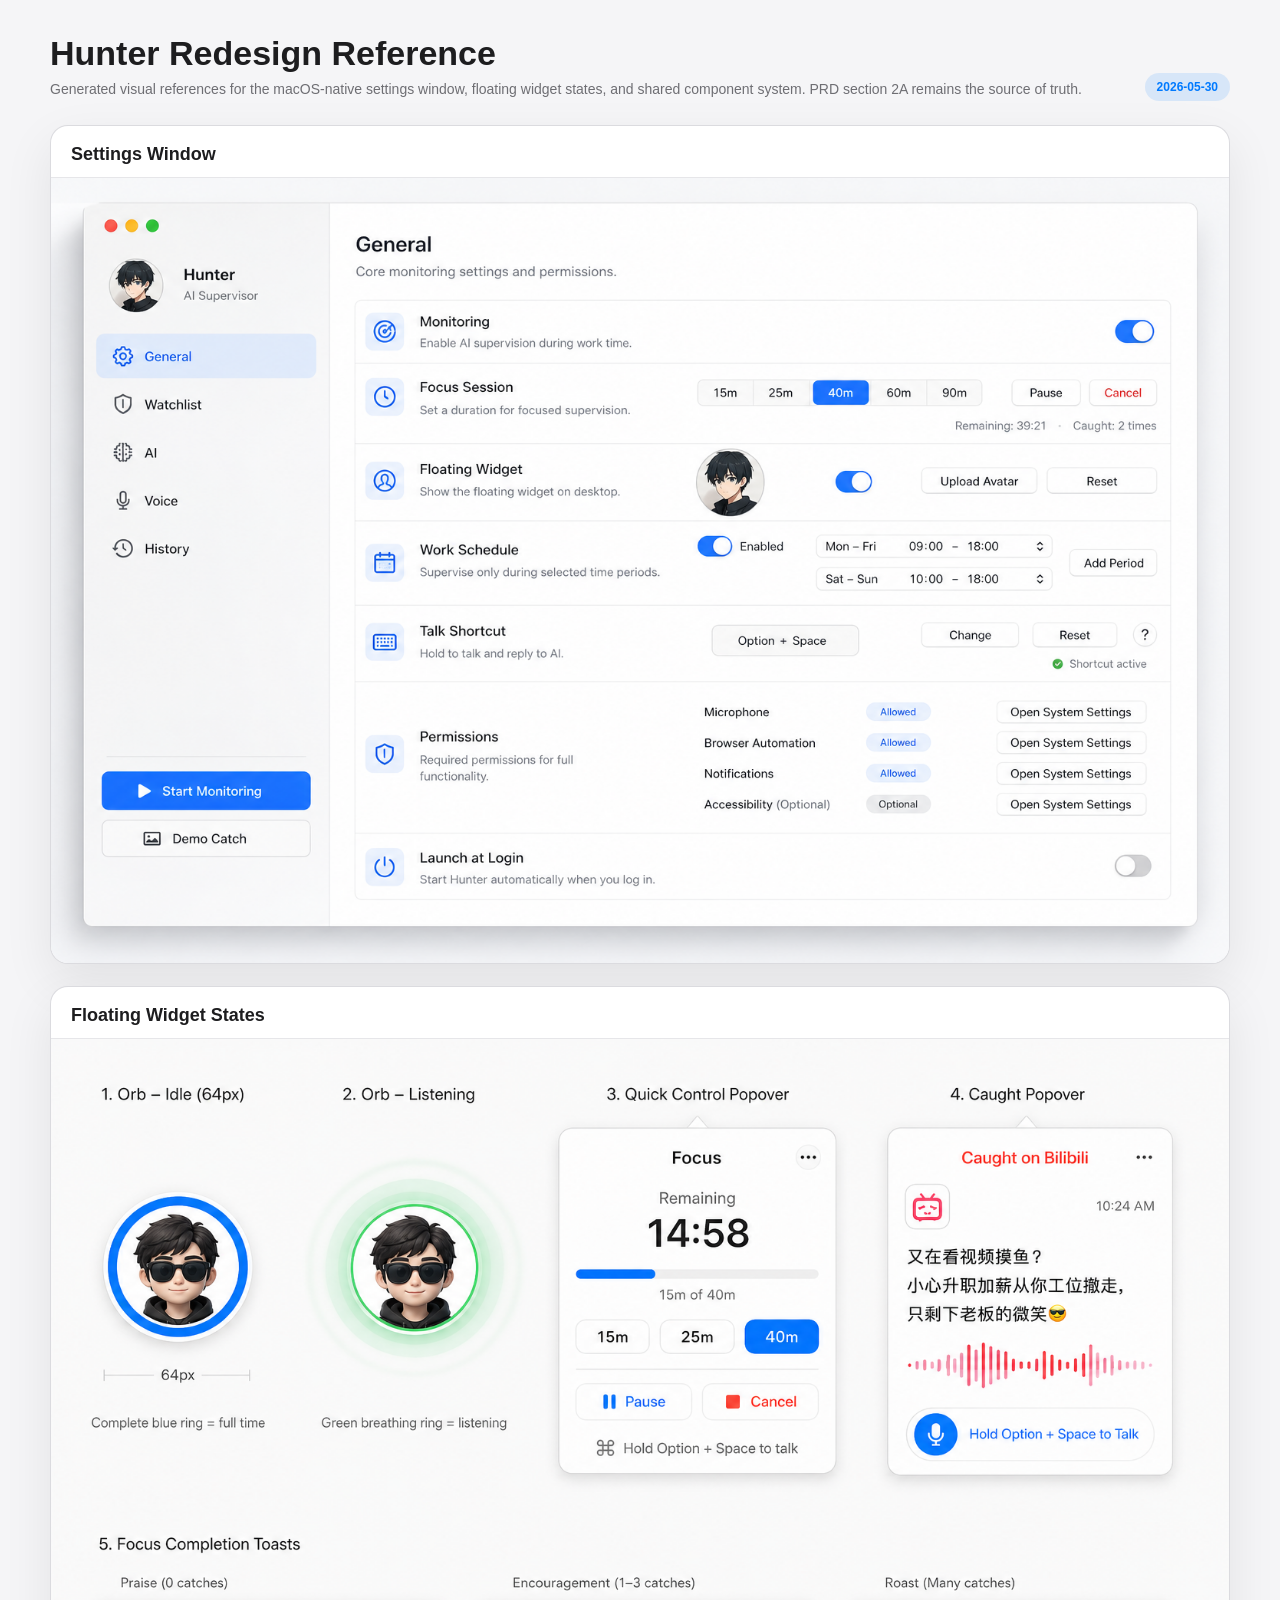
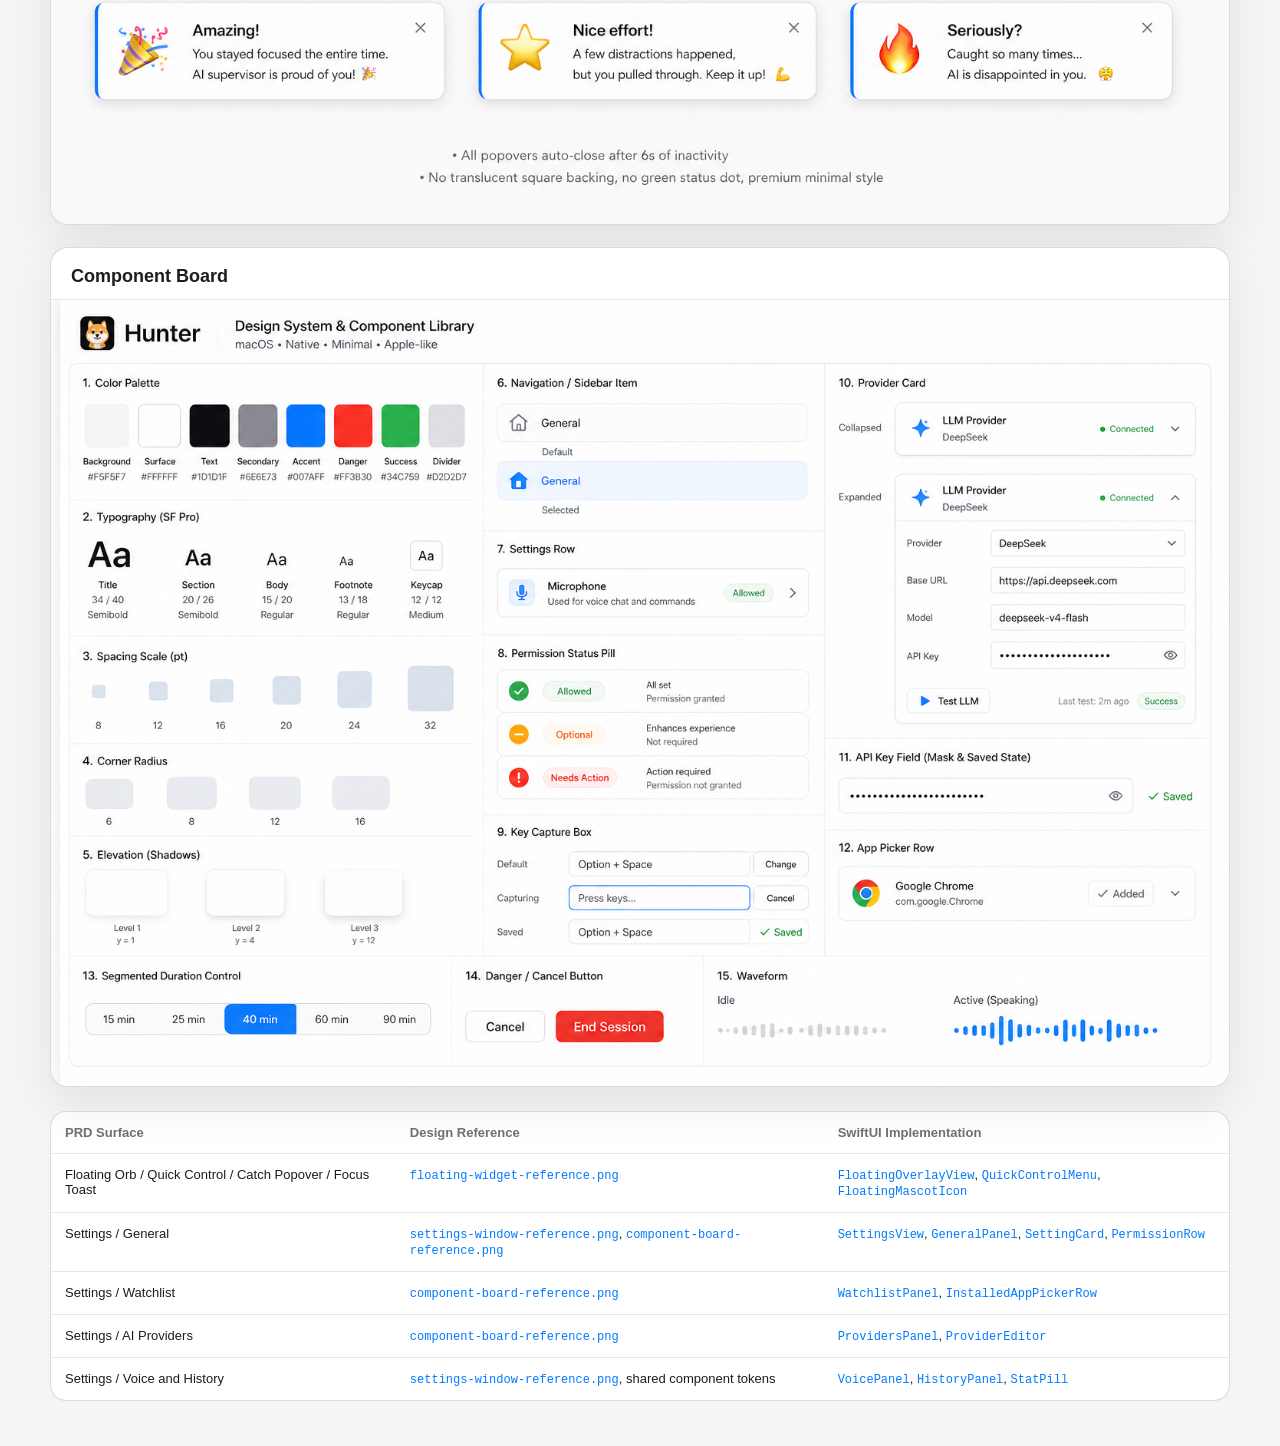
==== docs/design-prototype/redesign-2026-05-30/index.html @ ff9d4c02 "Redesign settings workflow from PRD" ====
<!doctype html>
<html lang="zh-CN">
  <head>
    <meta charset="utf-8" />
    <meta name="viewport" content="width=device-width, initial-scale=1" />
    <title>Hunter Redesign Reference</title>
    <style>
      :root {
        color-scheme: light;
        --bg: #f5f5f7;
        --surface: #ffffff;
        --text: #1d1d1f;
        --muted: #6e6e73;
        --line: #d2d2d7;
        --accent: #007aff;
        --danger: #ff3b30;
        --success: #34c759;
        font-family: -apple-system, BlinkMacSystemFont, "SF Pro Text", "SF Pro Display", sans-serif;
      }

      * {
        box-sizing: border-box;
      }

      body {
        margin: 0;
        background: var(--bg);
        color: var(--text);
        letter-spacing: 0;
      }

      main {
        width: min(1180px, calc(100vw - 48px));
        margin: 0 auto;
        padding: 34px 0 52px;
      }

      header {
        display: flex;
        align-items: end;
        justify-content: space-between;
        gap: 24px;
        margin-bottom: 24px;
      }

      h1 {
        margin: 0 0 6px;
        font-size: 34px;
        line-height: 1.15;
      }

      p {
        margin: 0;
        color: var(--muted);
        font-size: 14px;
        line-height: 1.55;
      }

      .pill {
        display: inline-flex;
        align-items: center;
        height: 28px;
        padding: 0 12px;
        border-radius: 999px;
        background: color-mix(in srgb, var(--accent), transparent 88%);
        color: var(--accent);
        font-size: 12px;
        font-weight: 650;
        white-space: nowrap;
      }

      .grid {
        display: grid;
        grid-template-columns: 1fr;
        gap: 22px;
      }

      .frame {
        overflow: hidden;
        border: 1px solid color-mix(in srgb, var(--line), transparent 20%);
        border-radius: 18px;
        background: var(--surface);
        box-shadow: 0 18px 50px rgb(0 0 0 / 0.08);
      }

      .frame h2 {
        margin: 0;
        padding: 18px 20px 12px;
        font-size: 18px;
      }

      .frame img {
        display: block;
        width: 100%;
        height: auto;
        border-top: 1px solid color-mix(in srgb, var(--line), transparent 45%);
      }

      .matrix {
        margin-top: 24px;
        overflow: hidden;
        border: 1px solid color-mix(in srgb, var(--line), transparent 20%);
        border-radius: 16px;
        background: var(--surface);
      }

      table {
        width: 100%;
        border-collapse: collapse;
        font-size: 13px;
      }

      th,
      td {
        padding: 13px 14px;
        border-bottom: 1px solid color-mix(in srgb, var(--line), transparent 45%);
        text-align: left;
        vertical-align: top;
      }

      th {
        color: var(--muted);
        font-weight: 650;
      }

      tr:last-child td {
        border-bottom: 0;
      }

      code {
        font-family: ui-monospace, SFMono-Regular, Menlo, monospace;
        font-size: 12px;
        color: var(--accent);
      }
    </style>
  </head>
  <body>
    <main>
      <header>
        <div>
          <h1>Hunter Redesign Reference</h1>
          <p>Generated visual references for the macOS-native settings window, floating widget states, and shared component system. PRD section 2A remains the source of truth.</p>
        </div>
        <span class="pill">2026-05-30</span>
      </header>

      <section class="grid" aria-label="Generated references">
        <article class="frame">
          <h2>Settings Window</h2>
          <img src="settings-window-reference.png" alt="Hunter macOS settings window reference" />
        </article>

        <article class="frame">
          <h2>Floating Widget States</h2>
          <img src="floating-widget-reference.png" alt="Hunter floating widget states reference" />
        </article>

        <article class="frame">
          <h2>Component Board</h2>
          <img src="component-board-reference.png" alt="Hunter component board reference" />
        </article>
      </section>

      <section class="matrix" aria-label="Coverage matrix">
        <table>
          <thead>
            <tr>
              <th>PRD Surface</th>
              <th>Design Reference</th>
              <th>SwiftUI Implementation</th>
            </tr>
          </thead>
          <tbody>
            <tr>
              <td>Floating Orb / Quick Control / Catch Popover / Focus Toast</td>
              <td><code>floating-widget-reference.png</code></td>
              <td><code>FloatingOverlayView</code>, <code>QuickControlMenu</code>, <code>FloatingMascotIcon</code></td>
            </tr>
            <tr>
              <td>Settings / General</td>
              <td><code>settings-window-reference.png</code>, <code>component-board-reference.png</code></td>
              <td><code>SettingsView</code>, <code>GeneralPanel</code>, <code>SettingCard</code>, <code>PermissionRow</code></td>
            </tr>
            <tr>
              <td>Settings / Watchlist</td>
              <td><code>component-board-reference.png</code></td>
              <td><code>WatchlistPanel</code>, <code>InstalledAppPickerRow</code></td>
            </tr>
            <tr>
              <td>Settings / AI Providers</td>
              <td><code>component-board-reference.png</code></td>
              <td><code>ProvidersPanel</code>, <code>ProviderEditor</code></td>
            </tr>
            <tr>
              <td>Settings / Voice and History</td>
              <td><code>settings-window-reference.png</code>, shared component tokens</td>
              <td><code>VoicePanel</code>, <code>HistoryPanel</code>, <code>StatPill</code></td>
            </tr>
          </tbody>
        </table>
      </section>
    </main>
  </body>
</html>
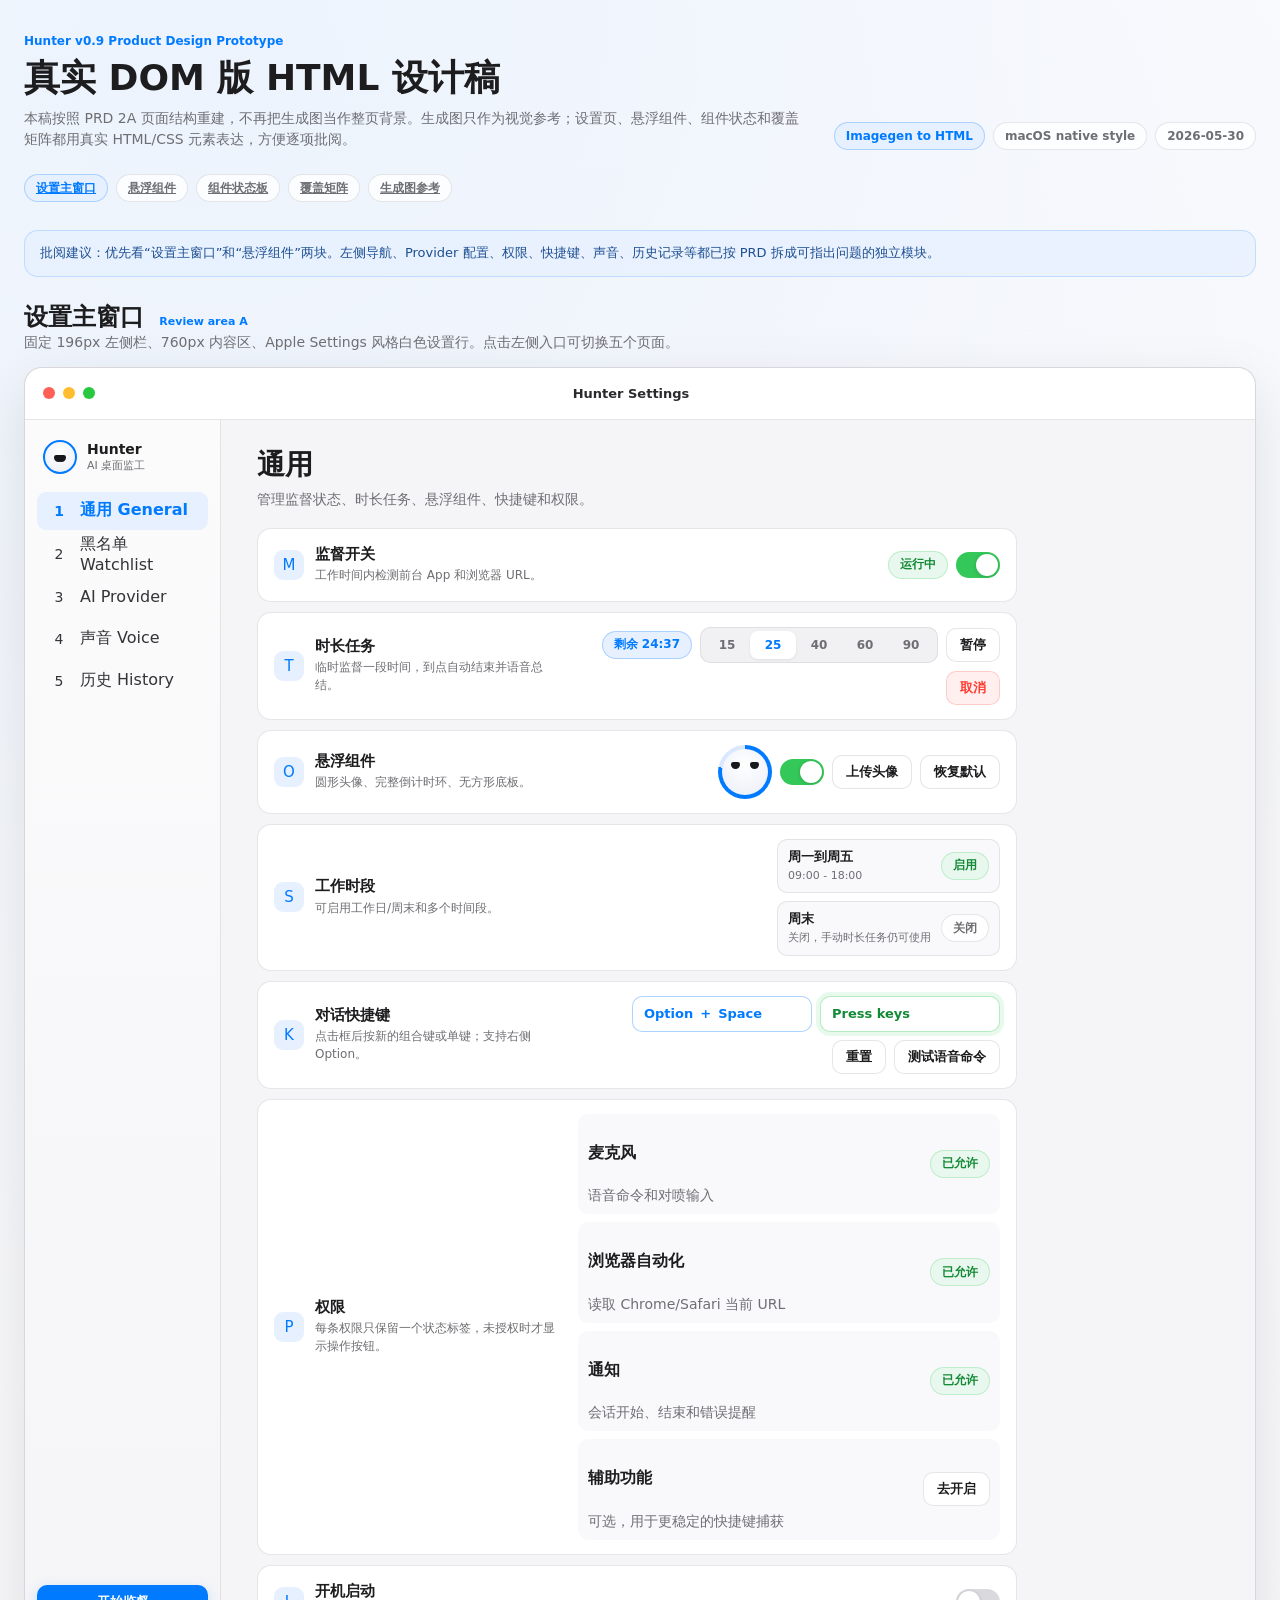
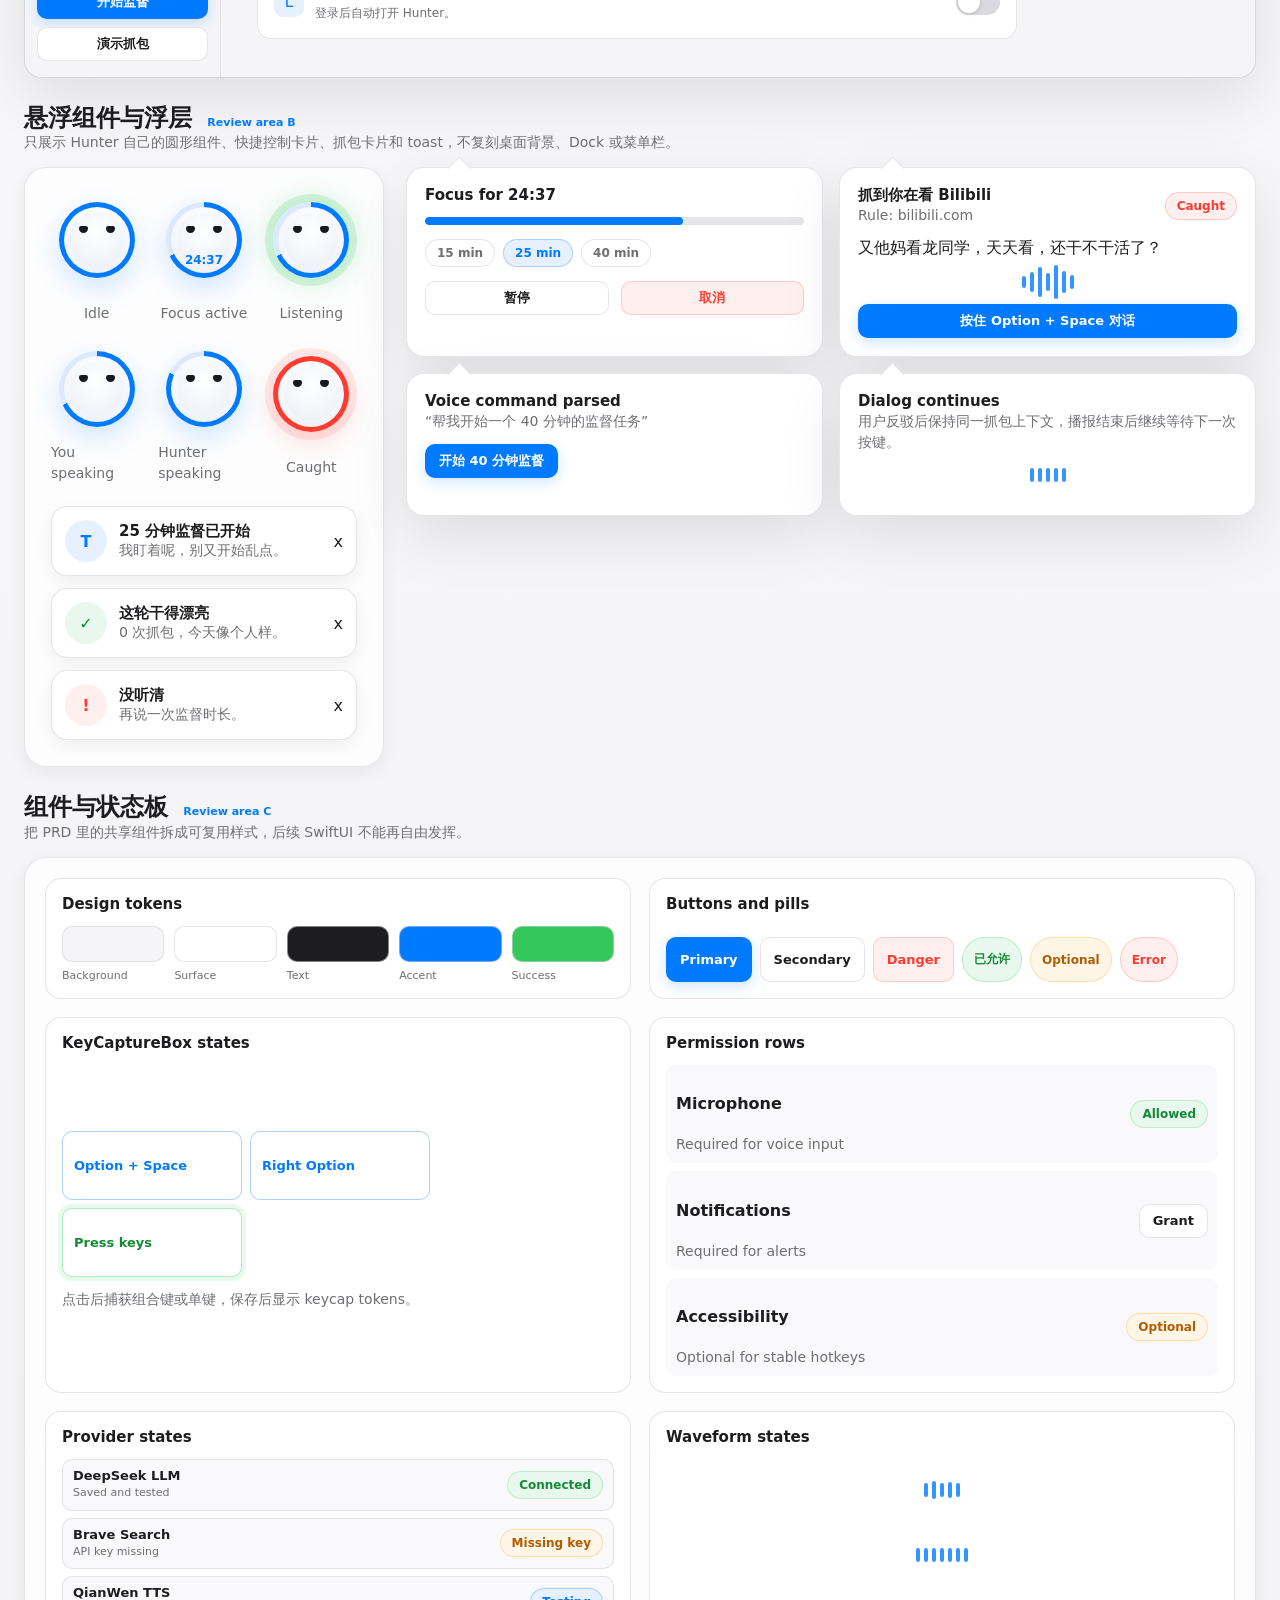
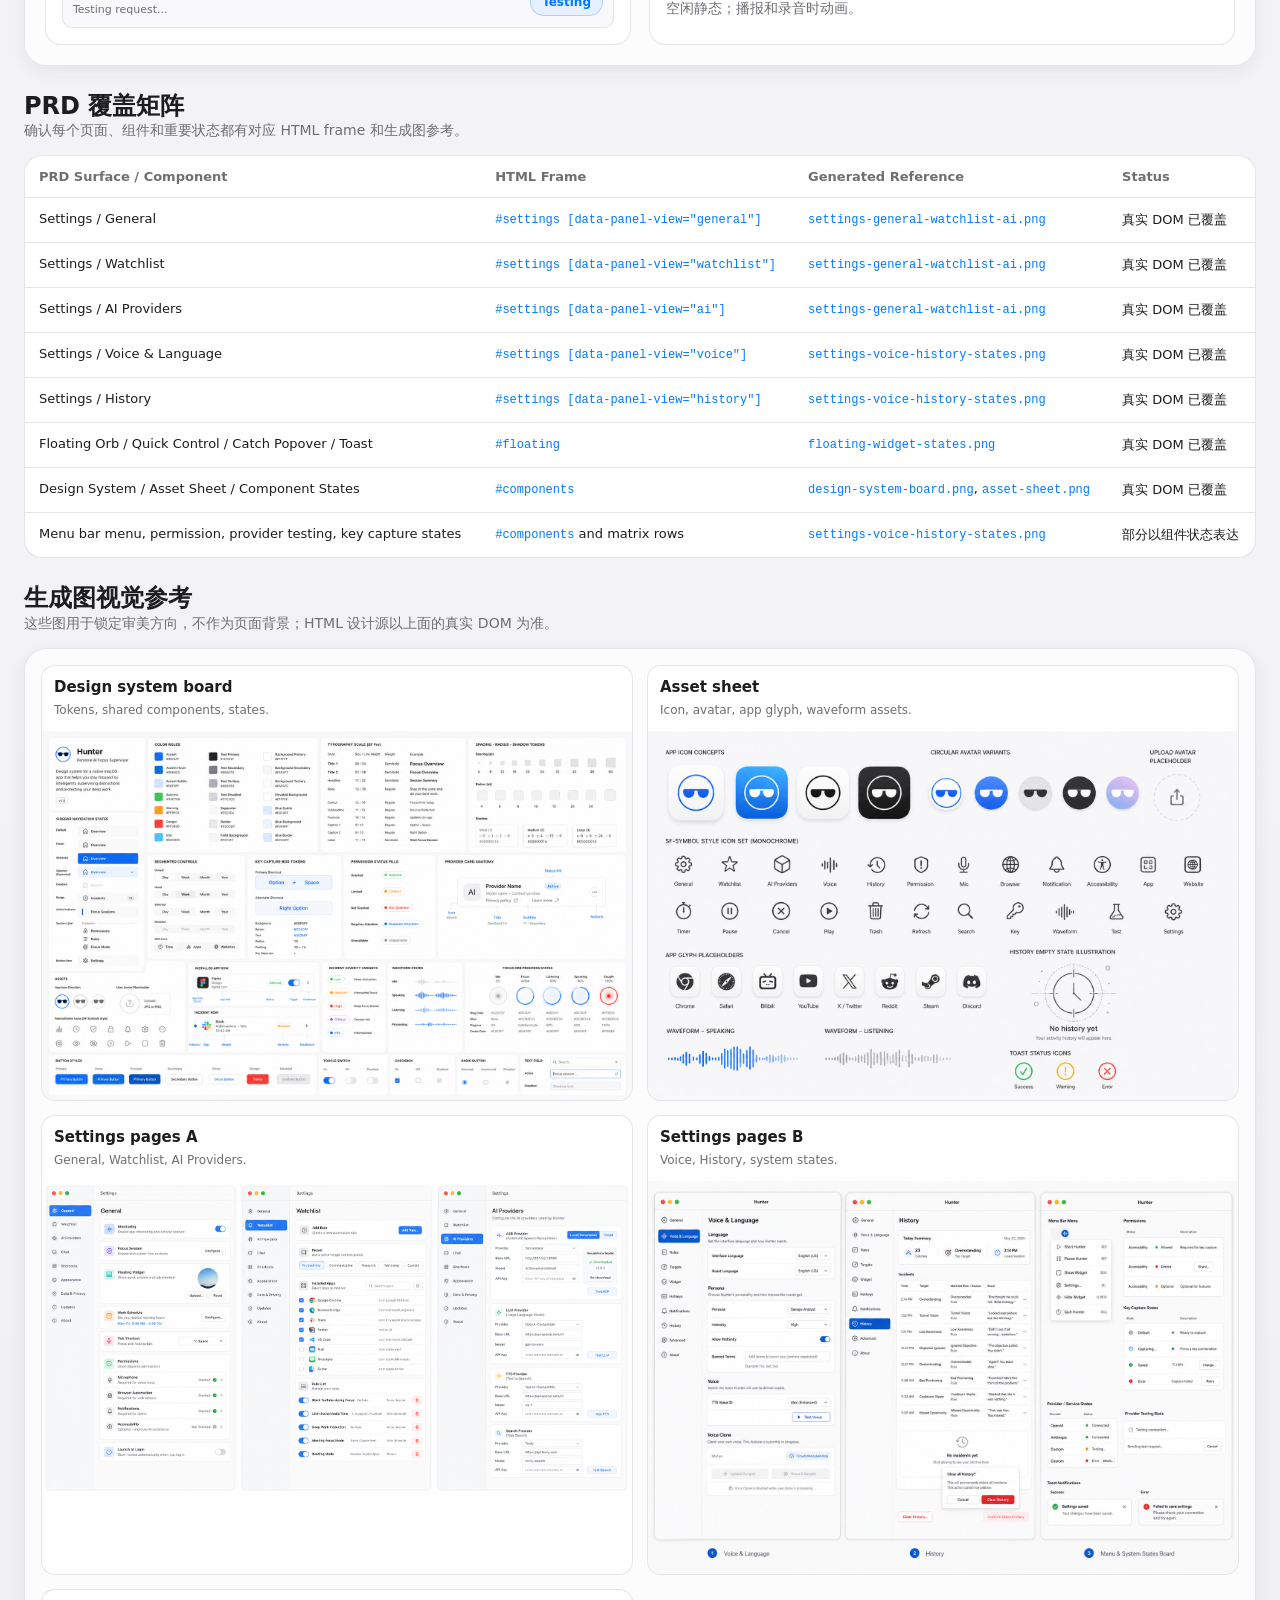
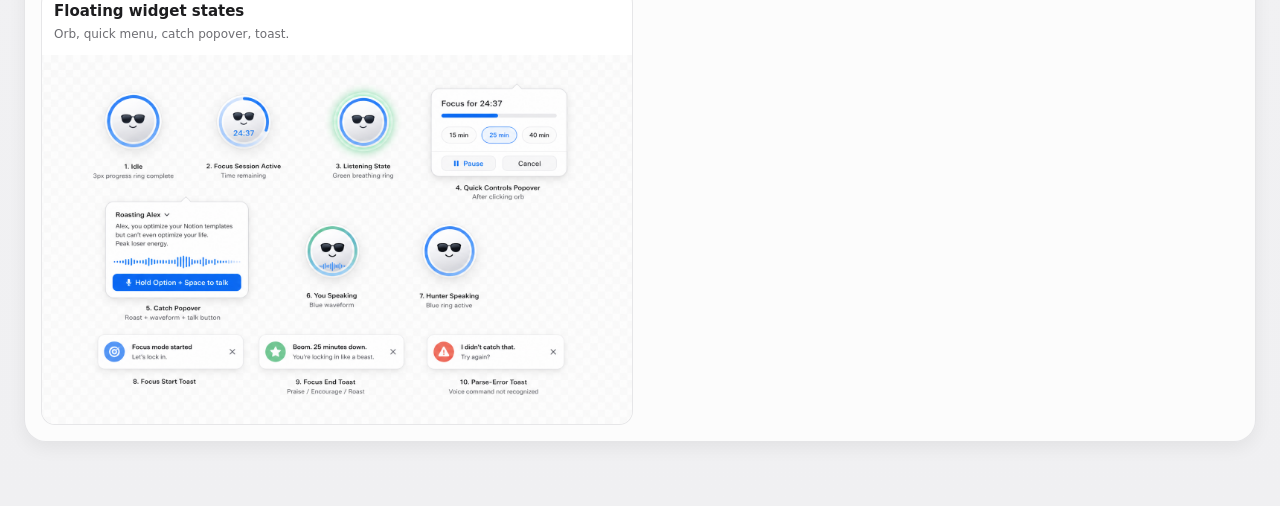
==== commit 7dfbefc7: "Add full HTML design prototype" ====
--- a/docs/design-prototype/redesign-2026-05-30/index.html
+++ b/docs/design-prototype/redesign-2026-05-30/index.html
@@ -3,19 +3,30 @@
   <head>
     <meta charset="utf-8" />
     <meta name="viewport" content="width=device-width, initial-scale=1" />
-    <title>Hunter Redesign Reference</title>
+    <title>Hunter Product Design Prototype</title>
     <style>
       :root {
         color-scheme: light;
         --bg: #f5f5f7;
+        --bg-elevated: #fbfbfd;
         --surface: #ffffff;
+        --surface-soft: #f9f9fb;
         --text: #1d1d1f;
         --muted: #6e6e73;
+        --muted-2: #8e8e93;
         --line: #d2d2d7;
-        --accent: #007aff;
-        --danger: #ff3b30;
-        --success: #34c759;
-        font-family: -apple-system, BlinkMacSystemFont, "SF Pro Text", "SF Pro Display", sans-serif;
+        --line-soft: rgba(210, 210, 215, 0.56);
+        --blue: #007aff;
+        --blue-soft: #e6f0ff;
+        --green: #34c759;
+        --red: #ff3b30;
+        --orange: #ff9500;
+        --shadow-sm: 0 6px 18px rgba(0, 0, 0, 0.06);
+        --shadow-md: 0 20px 60px rgba(0, 0, 0, 0.10);
+        --radius-lg: 22px;
+        --radius-md: 14px;
+        --radius-sm: 10px;
+        font-family: -apple-system, BlinkMacSystemFont, "SF Pro Display", "SF Pro Text", system-ui, sans-serif;
       }
 
       * {
@@ -24,84 +35,1006 @@
 
       body {
         margin: 0;
-        background: var(--bg);
+        background:
+          radial-gradient(circle at 16% 0%, rgba(0, 122, 255, 0.06), transparent 26%),
+          linear-gradient(180deg, #fbfbfd 0%, var(--bg) 45%, #f0f0f2 100%);
         color: var(--text);
         letter-spacing: 0;
       }
 
-      main {
-        width: min(1180px, calc(100vw - 48px));
+      button,
+      input,
+      select,
+      textarea {
+        font: inherit;
+      }
+
+      button {
+        cursor: pointer;
+      }
+
+      .page {
+        width: min(1380px, calc(100vw - 48px));
         margin: 0 auto;
-        padding: 34px 0 52px;
-      }
-
-      header {
+        padding: 34px 0 64px;
+      }
+
+      .hero {
+        display: grid;
+        grid-template-columns: minmax(0, 1fr) auto;
+        gap: 24px;
+        align-items: end;
+        margin-bottom: 24px;
+      }
+
+      .eyebrow {
+        margin-bottom: 10px;
+        color: var(--blue);
+        font-size: 12px;
+        font-weight: 700;
+        letter-spacing: 0;
+      }
+
+      h1,
+      h2,
+      h3,
+      p {
+        margin: 0;
+      }
+
+      h1 {
+        font-size: 36px;
+        line-height: 1.12;
+      }
+
+      h2 {
+        font-size: 24px;
+        line-height: 1.2;
+      }
+
+      h3 {
+        font-size: 15px;
+        line-height: 1.25;
+      }
+
+      p {
+        color: var(--muted);
+        font-size: 14px;
+        line-height: 1.5;
+      }
+
+      .hero-copy {
+        max-width: 820px;
+      }
+
+      .hero-copy p {
+        margin-top: 10px;
+      }
+
+      .hero-meta,
+      .toc {
+        display: flex;
+        flex-wrap: wrap;
+        gap: 8px;
+        justify-content: flex-end;
+      }
+
+      .chip,
+      .pill,
+      .keycap {
+        display: inline-flex;
+        align-items: center;
+        justify-content: center;
+        min-height: 28px;
+        padding: 0 11px;
+        border: 1px solid var(--line-soft);
+        border-radius: 999px;
+        background: rgba(255, 255, 255, 0.78);
+        color: var(--muted);
+        font-size: 12px;
+        font-weight: 650;
+        white-space: nowrap;
+      }
+
+      .chip.active,
+      .pill.blue {
+        border-color: rgba(0, 122, 255, 0.26);
+        background: var(--blue-soft);
+        color: var(--blue);
+      }
+
+      .pill.green {
+        border-color: rgba(52, 199, 89, 0.24);
+        background: #e9f8ee;
+        color: #138a35;
+      }
+
+      .pill.red {
+        border-color: rgba(255, 59, 48, 0.22);
+        background: #fff0ef;
+        color: var(--red);
+      }
+
+      .pill.orange {
+        border-color: rgba(255, 149, 0, 0.26);
+        background: #fff6e8;
+        color: #b35c00;
+      }
+
+      .toc {
+        justify-content: flex-start;
+        margin: 18px 0 28px;
+      }
+
+      .section {
+        margin-top: 26px;
+      }
+
+      .section-head {
         display: flex;
         align-items: end;
         justify-content: space-between;
         gap: 24px;
-        margin-bottom: 24px;
-      }
-
-      h1 {
-        margin: 0 0 6px;
-        font-size: 34px;
-        line-height: 1.15;
-      }
-
-      p {
-        margin: 0;
+        margin-bottom: 14px;
+      }
+
+      .section-head p {
+        max-width: 680px;
+      }
+
+      .prototype-note {
+        padding: 13px 15px;
+        border: 1px solid rgba(0, 122, 255, 0.18);
+        border-radius: var(--radius-md);
+        background: rgba(230, 240, 255, 0.70);
+        color: #1d4f91;
+        font-size: 13px;
+        line-height: 1.45;
+      }
+
+      .mac-window {
+        overflow: hidden;
+        border: 1px solid rgba(210, 210, 215, 0.88);
+        border-radius: 18px;
+        background: var(--surface);
+        box-shadow: var(--shadow-md);
+      }
+
+      .traffic {
+        display: flex;
+        gap: 8px;
+        align-items: center;
+        height: 52px;
+        padding: 0 18px;
+        border-bottom: 1px solid var(--line-soft);
+      }
+
+      .traffic-dot {
+        width: 12px;
+        height: 12px;
+        border-radius: 50%;
+      }
+
+      .traffic-dot.red { background: #ff5f57; }
+      .traffic-dot.yellow { background: #ffbd2e; }
+      .traffic-dot.green { background: #28c840; }
+
+      .window-title {
+        flex: 1;
+        margin-right: 78px;
+        text-align: center;
+        color: #2b2b2f;
+        font-size: 13px;
+        font-weight: 650;
+      }
+
+      .settings-shell {
+        display: grid;
+        grid-template-columns: 196px minmax(0, 1fr);
+        min-height: 820px;
+      }
+
+      .sidebar {
+        display: flex;
+        flex-direction: column;
+        gap: 4px;
+        padding: 16px 12px;
+        border-right: 1px solid var(--line-soft);
+        background: linear-gradient(180deg, #fbfbfc, #f5f5f7);
+      }
+
+      .brand-block {
+        display: flex;
+        gap: 10px;
+        align-items: center;
+        margin: 4px 6px 14px;
+      }
+
+      .mini-avatar,
+      .avatar-face {
+        position: relative;
+        display: inline-grid;
+        place-items: center;
+        border-radius: 50%;
+        background: radial-gradient(circle at 50% 35%, #ffffff 0%, #f4f6fb 52%, #e9edf5 100%);
+      }
+
+      .mini-avatar {
+        width: 34px;
+        height: 34px;
+        border: 2px solid var(--blue);
+      }
+
+      .avatar-face::before,
+      .avatar-face::after,
+      .mini-avatar::before,
+      .mini-avatar::after {
+        content: "";
+        position: absolute;
+        top: 13px;
+        width: 9px;
+        height: 7px;
+        border-radius: 3px 3px 6px 6px;
+        background: #17191f;
+      }
+
+      .avatar-face::before,
+      .mini-avatar::before {
+        left: 9px;
+      }
+
+      .avatar-face::after,
+      .mini-avatar::after {
+        right: 9px;
+      }
+
+      .brand-title {
+        font-size: 14px;
+        font-weight: 750;
+      }
+
+      .brand-subtitle {
+        margin-top: 1px;
         color: var(--muted);
+        font-size: 11px;
+      }
+
+      .nav-item {
+        display: grid;
+        grid-template-columns: 24px 1fr;
+        gap: 9px;
+        align-items: center;
+        width: 100%;
+        min-height: 38px;
+        padding: 0 10px;
+        border: 0;
+        border-radius: 9px;
+        background: transparent;
+        color: #343438;
+        text-align: left;
+      }
+
+      .nav-item.active {
+        background: var(--blue-soft);
+        color: var(--blue);
+        font-weight: 700;
+      }
+
+      .nav-icon {
+        display: inline-grid;
+        place-items: center;
+        width: 24px;
+        height: 24px;
+        border-radius: 7px;
+        color: currentColor;
         font-size: 14px;
-        line-height: 1.55;
-      }
-
-      .pill {
+      }
+
+      .side-actions {
+        display: grid;
+        gap: 8px;
+        margin-top: auto;
+        padding-top: 18px;
+      }
+
+      .primary-btn,
+      .secondary-btn,
+      .ghost-btn,
+      .danger-btn,
+      .field-btn {
         display: inline-flex;
         align-items: center;
+        justify-content: center;
+        gap: 7px;
+        min-height: 34px;
+        padding: 0 13px;
+        border-radius: 10px;
+        border: 1px solid transparent;
+        font-size: 13px;
+        font-weight: 650;
+        white-space: nowrap;
+      }
+
+      .primary-btn {
+        background: var(--blue);
+        color: #fff;
+        box-shadow: 0 4px 14px rgba(0, 122, 255, 0.20);
+      }
+
+      .secondary-btn,
+      .field-btn {
+        border-color: var(--line-soft);
+        background: #fff;
+        color: var(--text);
+      }
+
+      .ghost-btn {
+        background: transparent;
+        color: var(--blue);
+      }
+
+      .danger-btn {
+        border-color: rgba(255, 59, 48, 0.20);
+        background: #fff0ef;
+        color: var(--red);
+      }
+
+      .content {
+        padding: 28px 36px 38px;
+        background: var(--bg);
+      }
+
+      .panel {
+        display: none;
+        width: min(760px, 100%);
+      }
+
+      .panel.active {
+        display: block;
+      }
+
+      .panel-head {
+        margin-bottom: 18px;
+      }
+
+      .panel-head h2 {
+        font-size: 28px;
+      }
+
+      .panel-head p {
+        margin-top: 7px;
+      }
+
+      .section-title {
+        margin: 20px 0 8px;
+        color: var(--muted);
+        font-size: 12px;
+        font-weight: 750;
+        text-transform: uppercase;
+      }
+
+      .settings-list {
+        display: grid;
+        gap: 10px;
+      }
+
+      .settings-row {
+        display: grid;
+        grid-template-columns: 286px minmax(0, 1fr);
+        gap: 18px;
+        align-items: center;
+        min-height: 74px;
+        padding: 14px 16px;
+        border: 1px solid var(--line-soft);
+        border-radius: var(--radius-md);
+        background: var(--surface);
+      }
+
+      .row-info {
+        display: grid;
+        grid-template-columns: 30px minmax(0, 1fr);
+        gap: 11px;
+        align-items: center;
+      }
+
+      .row-icon {
+        display: grid;
+        place-items: center;
+        width: 30px;
+        height: 30px;
+        border-radius: 9px;
+        background: var(--blue-soft);
+        color: var(--blue);
+        font-size: 15px;
+      }
+
+      .row-info p {
+        margin-top: 3px;
+        font-size: 12px;
+      }
+
+      .row-control {
+        display: flex;
+        flex-wrap: wrap;
+        gap: 8px;
+        align-items: center;
+        justify-content: flex-end;
+      }
+
+      .row-control.stack {
+        display: grid;
+        justify-items: stretch;
+      }
+
+      .switch {
+        width: 44px;
+        height: 26px;
+        border-radius: 999px;
+        background: #d9d9de;
+        padding: 2px;
+      }
+
+      .switch::before {
+        content: "";
+        display: block;
+        width: 22px;
+        height: 22px;
+        border-radius: 50%;
+        background: #fff;
+        box-shadow: 0 1px 4px rgba(0, 0, 0, 0.16);
+      }
+
+      .switch.on {
+        background: var(--green);
+      }
+
+      .switch.on::before {
+        transform: translateX(18px);
+      }
+
+      .segmented {
+        display: inline-flex;
+        padding: 3px;
+        border: 1px solid var(--line-soft);
+        border-radius: 10px;
+        background: #f1f1f4;
+      }
+
+      .segmented button {
+        min-width: 46px;
         height: 28px;
-        padding: 0 12px;
-        border-radius: 999px;
-        background: color-mix(in srgb, var(--accent), transparent 88%);
-        color: var(--accent);
+        border: 0;
+        border-radius: 8px;
+        background: transparent;
+        color: var(--muted);
         font-size: 12px;
         font-weight: 650;
-        white-space: nowrap;
-      }
-
-      .grid {
-        display: grid;
+      }
+
+      .segmented button.active {
+        background: #fff;
+        color: var(--blue);
+        box-shadow: 0 1px 3px rgba(0, 0, 0, 0.08);
+      }
+
+      .field,
+      select {
+        min-height: 34px;
+        width: 100%;
+        border: 1px solid var(--line-soft);
+        border-radius: 9px;
+        background: #fff;
+        color: var(--text);
+        padding: 0 10px;
+        font-size: 13px;
+      }
+
+      .field::placeholder {
+        color: #a0a0a6;
+      }
+
+      .field-grid {
+        display: grid;
+        grid-template-columns: repeat(2, minmax(0, 1fr));
+        gap: 9px;
+      }
+
+      .field-group {
+        display: grid;
+        gap: 5px;
+      }
+
+      .field-group label {
+        color: var(--muted);
+        font-size: 11px;
+        font-weight: 650;
+      }
+
+      .inline-list {
+        display: grid;
+        gap: 7px;
+        width: 100%;
+      }
+
+      .inline-row {
+        display: grid;
+        grid-template-columns: minmax(0, 1fr) auto;
+        gap: 10px;
+        align-items: center;
+        min-height: 42px;
+        padding: 8px 10px;
+        border: 1px solid var(--line-soft);
+        border-radius: 10px;
+        background: var(--surface-soft);
+      }
+
+      .inline-row h4 {
+        margin: 0;
+        font-size: 13px;
+      }
+
+      .inline-row p {
+        margin-top: 2px;
+        font-size: 11px;
+      }
+
+      .avatar-preview {
+        position: relative;
+        width: 54px;
+        height: 54px;
+        padding: 4px;
+        border-radius: 50%;
+        background: conic-gradient(var(--blue) 0 78%, #d9e7ff 78% 100%);
+      }
+
+      .avatar-face {
+        width: 46px;
+        height: 46px;
+      }
+
+      .keybox {
+        display: inline-flex;
+        align-items: center;
+        gap: 7px;
+        min-height: 36px;
+        min-width: 180px;
+        padding: 0 11px;
+        border: 1px solid rgba(0, 122, 255, 0.32);
+        border-radius: 10px;
+        background: #fff;
+        color: var(--blue);
+        font-size: 13px;
+        font-weight: 720;
+      }
+
+      .keybox.capturing {
+        border-color: rgba(52, 199, 89, 0.36);
+        box-shadow: 0 0 0 4px rgba(52, 199, 89, 0.11);
+        color: #138a35;
+      }
+
+      .permission-grid {
+        display: grid;
+        gap: 8px;
+        width: 100%;
+      }
+
+      .permission-row {
+        display: grid;
+        grid-template-columns: minmax(0, 1fr) auto;
+        gap: 12px;
+        align-items: center;
+        min-height: 44px;
+        padding: 8px 10px;
+        border-radius: 10px;
+        background: var(--surface-soft);
+      }
+
+      .two-column {
+        display: grid;
+        grid-template-columns: repeat(2, minmax(0, 1fr));
+        gap: 12px;
+      }
+
+      .provider-card {
+        display: grid;
+        gap: 12px;
+        padding: 15px;
+        border: 1px solid var(--line-soft);
+        border-radius: var(--radius-md);
+        background: var(--surface);
+      }
+
+      .provider-head,
+      .card-head {
+        display: flex;
+        justify-content: space-between;
+        gap: 12px;
+        align-items: center;
+      }
+
+      .provider-fields {
+        display: grid;
+        grid-template-columns: repeat(2, minmax(0, 1fr));
+        gap: 10px;
+      }
+
+      .provider-actions {
+        display: flex;
+        justify-content: space-between;
+        align-items: center;
+        gap: 12px;
+        color: var(--muted);
+        font-size: 12px;
+      }
+
+      .asset-chip-row {
+        display: flex;
+        flex-wrap: wrap;
+        gap: 8px;
+      }
+
+      .app-row {
+        grid-template-columns: 34px minmax(0, 1fr) auto;
+      }
+
+      .app-glyph {
+        display: grid;
+        place-items: center;
+        width: 30px;
+        height: 30px;
+        border-radius: 8px;
+        background: linear-gradient(135deg, #f2f2f7, #fff);
+        border: 1px solid var(--line-soft);
+        color: var(--blue);
+        font-size: 13px;
+        font-weight: 800;
+      }
+
+      .rule-row {
+        display: grid;
+        grid-template-columns: minmax(0, 1fr) auto auto;
+        gap: 10px;
+        align-items: center;
+        min-height: 48px;
+        padding: 9px 10px;
+        border: 1px solid var(--line-soft);
+        border-radius: 10px;
+        background: var(--surface-soft);
+      }
+
+      .stats {
+        display: grid;
+        grid-template-columns: repeat(3, minmax(0, 1fr));
+        gap: 10px;
+        width: 100%;
+      }
+
+      .stat {
+        padding: 13px;
+        border: 1px solid var(--line-soft);
+        border-radius: 12px;
+        background: var(--surface-soft);
+      }
+
+      .stat strong {
+        display: block;
+        margin-top: 4px;
+        font-size: 22px;
+      }
+
+      .incident-table {
+        width: 100%;
+        overflow: hidden;
+        border: 1px solid var(--line-soft);
+        border-radius: 12px;
+        background: var(--surface-soft);
+      }
+
+      .incident-row {
+        display: grid;
+        grid-template-columns: 80px 110px 112px minmax(0, 1fr);
+        gap: 10px;
+        padding: 11px 12px;
+        border-bottom: 1px solid var(--line-soft);
+        font-size: 12px;
+      }
+
+      .incident-row:last-child {
+        border-bottom: 0;
+      }
+
+      .incident-row.header {
+        color: var(--muted);
+        font-weight: 700;
+      }
+
+      .empty-state {
+        display: grid;
+        place-items: center;
+        gap: 7px;
+        min-height: 150px;
+        color: var(--muted);
+        text-align: center;
+      }
+
+      .empty-mark {
+        display: grid;
+        place-items: center;
+        width: 58px;
+        height: 58px;
+        border: 1px dashed #b8b8bf;
+        border-radius: 50%;
+        color: var(--muted-2);
+        font-size: 24px;
+      }
+
+      .widget-stage {
+        display: grid;
+        grid-template-columns: 360px minmax(0, 1fr);
+        gap: 22px;
+        align-items: start;
+      }
+
+      .widget-canvas,
+      .component-canvas,
+      .visual-canvas {
+        border: 1px solid var(--line-soft);
+        border-radius: var(--radius-lg);
+        background: rgba(255, 255, 255, 0.76);
+        box-shadow: var(--shadow-sm);
+      }
+
+      .widget-canvas {
+        display: grid;
+        gap: 20px;
+        padding: 26px;
+      }
+
+      .orb-grid {
+        display: grid;
+        grid-template-columns: repeat(3, 1fr);
+        gap: 16px;
+      }
+
+      .orb-card {
+        display: grid;
+        place-items: center;
+        gap: 9px;
+        min-height: 138px;
+      }
+
+      .orb {
+        position: relative;
+        display: grid;
+        place-items: center;
+        width: 76px;
+        height: 76px;
+        border-radius: 50%;
+        background: conic-gradient(var(--blue) 0 var(--progress, 80%), #dbe8ff var(--progress, 80%) 100%);
+        box-shadow: 0 10px 28px rgba(0, 122, 255, 0.18);
+      }
+
+      .orb.listening {
+        box-shadow: 0 0 0 8px rgba(52, 199, 89, 0.16), 0 0 30px rgba(52, 199, 89, 0.35);
+        animation: breathe 1.45s ease-in-out infinite;
+      }
+
+      .orb.caught {
+        background: conic-gradient(var(--red) 0 100%, var(--red) 0 100%);
+        box-shadow: 0 0 0 8px rgba(255, 59, 48, 0.10), 0 10px 28px rgba(255, 59, 48, 0.18);
+      }
+
+      .orb-inner {
+        display: grid;
+        place-items: center;
+        width: 66px;
+        height: 66px;
+        border-radius: 50%;
+        background: radial-gradient(circle at 50% 32%, #fff 0%, #f3f6fb 62%, #e8edf5 100%);
+      }
+
+      .orb .avatar-face {
+        width: 54px;
+        height: 54px;
+      }
+
+      .orb-time {
+        position: absolute;
+        bottom: 11px;
+        color: var(--blue);
+        font-size: 12px;
+        font-weight: 800;
+      }
+
+      .popover-stack {
+        display: grid;
+        grid-template-columns: repeat(2, minmax(0, 1fr));
+        gap: 16px;
+      }
+
+      .popover {
+        position: relative;
+        padding: 18px;
+        border: 1px solid var(--line-soft);
+        border-radius: 18px;
+        background: #fff;
+        box-shadow: var(--shadow-md);
+      }
+
+      .popover::before {
+        content: "";
+        position: absolute;
+        top: -8px;
+        left: 44px;
+        width: 16px;
+        height: 16px;
+        border-left: 1px solid var(--line-soft);
+        border-top: 1px solid var(--line-soft);
+        background: #fff;
+        transform: rotate(45deg);
+      }
+
+      .progress-bar {
+        overflow: hidden;
+        height: 8px;
+        border-radius: 999px;
+        background: #e5e5ea;
+      }
+
+      .progress-bar span {
+        display: block;
+        width: var(--value, 64%);
+        height: 100%;
+        border-radius: inherit;
+        background: var(--blue);
+      }
+
+      .wave {
+        display: flex;
+        align-items: center;
+        justify-content: center;
+        gap: 4px;
+        height: 44px;
+      }
+
+      .wave span {
+        width: 4px;
+        height: var(--h, 14px);
+        border-radius: 99px;
+        background: var(--blue);
+        opacity: 0.8;
+      }
+
+      .wave.live span {
+        animation: wave 0.72s ease-in-out infinite alternate;
+      }
+
+      .wave.live span:nth-child(2) { animation-delay: 0.08s; }
+      .wave.live span:nth-child(3) { animation-delay: 0.16s; }
+      .wave.live span:nth-child(4) { animation-delay: 0.24s; }
+      .wave.live span:nth-child(5) { animation-delay: 0.12s; }
+      .wave.live span:nth-child(6) { animation-delay: 0.20s; }
+      .wave.live span:nth-child(7) { animation-delay: 0.28s; }
+
+      .toast-grid {
+        display: grid;
+        grid-template-columns: repeat(3, minmax(0, 1fr));
+        gap: 12px;
+      }
+
+      .widget-canvas .toast-grid {
         grid-template-columns: 1fr;
-        gap: 22px;
-      }
-
-      .frame {
+      }
+
+      .toast {
+        display: grid;
+        grid-template-columns: 42px minmax(0, 1fr) auto;
+        gap: 12px;
+        align-items: center;
+        min-height: 68px;
+        padding: 13px;
+        border: 1px solid var(--line-soft);
+        border-radius: 16px;
+        background: #fff;
+        box-shadow: var(--shadow-sm);
+      }
+
+      .toast-icon {
+        display: grid;
+        place-items: center;
+        width: 42px;
+        height: 42px;
+        border-radius: 50%;
+        background: var(--blue-soft);
+        color: var(--blue);
+        font-weight: 800;
+      }
+
+      .toast.success .toast-icon {
+        background: #e9f8ee;
+        color: #138a35;
+      }
+
+      .toast.error .toast-icon {
+        background: #fff0ef;
+        color: var(--red);
+      }
+
+      .component-canvas {
+        display: grid;
+        grid-template-columns: 1fr 1fr;
+        gap: 18px;
+        padding: 20px;
+      }
+
+      .component-card {
+        display: grid;
+        gap: 12px;
+        padding: 16px;
+        border: 1px solid var(--line-soft);
+        border-radius: 16px;
+        background: #fff;
+      }
+
+      .token-grid {
+        display: grid;
+        grid-template-columns: repeat(5, minmax(0, 1fr));
+        gap: 10px;
+      }
+
+      .swatch {
+        display: grid;
+        gap: 7px;
+        font-size: 11px;
+        color: var(--muted);
+      }
+
+      .swatch::before {
+        content: "";
+        height: 34px;
+        border: 1px solid var(--line-soft);
+        border-radius: 10px;
+        background: var(--swatch);
+      }
+
+      .visual-canvas {
+        padding: 16px;
+      }
+
+      .ref-grid {
+        display: grid;
+        grid-template-columns: repeat(2, minmax(0, 1fr));
+        gap: 14px;
+      }
+
+      .ref-card {
         overflow: hidden;
-        border: 1px solid color-mix(in srgb, var(--line), transparent 20%);
-        border-radius: 18px;
-        background: var(--surface);
-        box-shadow: 0 18px 50px rgb(0 0 0 / 0.08);
-      }
-
-      .frame h2 {
-        margin: 0;
-        padding: 18px 20px 12px;
-        font-size: 18px;
-      }
-
-      .frame img {
+        border: 1px solid var(--line-soft);
+        border-radius: 14px;
+        background: #fff;
+      }
+
+      .ref-card img {
         display: block;
         width: 100%;
         height: auto;
-        border-top: 1px solid color-mix(in srgb, var(--line), transparent 45%);
+      }
+
+      .ref-card h3 {
+        padding: 12px 12px 0;
+      }
+
+      .ref-card p {
+        padding: 4px 12px 12px;
+        font-size: 12px;
       }
 
       .matrix {
-        margin-top: 24px;
         overflow: hidden;
-        border: 1px solid color-mix(in srgb, var(--line), transparent 20%);
-        border-radius: 16px;
-        background: var(--surface);
+        border: 1px solid var(--line-soft);
+        border-radius: 18px;
+        background: #fff;
       }
 
       table {
@@ -113,14 +1046,14 @@
       th,
       td {
         padding: 13px 14px;
-        border-bottom: 1px solid color-mix(in srgb, var(--line), transparent 45%);
+        border-bottom: 1px solid var(--line-soft);
         text-align: left;
         vertical-align: top;
       }
 
       th {
         color: var(--muted);
-        font-weight: 650;
+        font-weight: 750;
       }
 
       tr:last-child td {
@@ -128,77 +1061,573 @@
       }
 
       code {
-        font-family: ui-monospace, SFMono-Regular, Menlo, monospace;
+        color: var(--blue);
+        font-family: ui-monospace, SFMono-Regular, Menlo, Monaco, Consolas, monospace;
         font-size: 12px;
-        color: var(--accent);
+      }
+
+      .review-tag {
+        display: inline-flex;
+        margin-left: 7px;
+        color: var(--blue);
+        font-size: 11px;
+        font-weight: 700;
+      }
+
+      @keyframes breathe {
+        0%, 100% { transform: scale(1); }
+        50% { transform: scale(1.035); }
+      }
+
+      @keyframes wave {
+        from { height: 10px; opacity: 0.50; }
+        to { height: 34px; opacity: 1; }
+      }
+
+      @media (max-width: 1100px) {
+        .hero,
+        .widget-stage,
+        .settings-shell,
+        .component-canvas {
+          grid-template-columns: 1fr;
+        }
+
+        .sidebar {
+          display: grid;
+          grid-template-columns: repeat(5, minmax(120px, 1fr));
+          overflow-x: auto;
+          border-right: 0;
+          border-bottom: 1px solid var(--line-soft);
+        }
+
+        .brand-block,
+        .side-actions {
+          display: none;
+        }
+
+        .settings-row {
+          grid-template-columns: 1fr;
+        }
+
+        .row-control {
+          justify-content: flex-start;
+        }
+
+        .popover-stack,
+        .toast-grid,
+        .ref-grid {
+          grid-template-columns: 1fr;
+        }
       }
     </style>
   </head>
   <body>
-    <main>
-      <header>
-        <div>
-          <h1>Hunter Redesign Reference</h1>
-          <p>Generated visual references for the macOS-native settings window, floating widget states, and shared component system. PRD section 2A remains the source of truth.</p>
+    <main class="page">
+      <header class="hero">
+        <div class="hero-copy">
+          <div class="eyebrow">Hunter v0.9 Product Design Prototype</div>
+          <h1>真实 DOM 版 HTML 设计稿</h1>
+          <p>本稿按照 PRD 2A 页面结构重建，不再把生成图当作整页背景。生成图只作为视觉参考；设置页、悬浮组件、组件状态和覆盖矩阵都用真实 HTML/CSS 元素表达，方便逐项批阅。</p>
         </div>
-        <span class="pill">2026-05-30</span>
+        <div class="hero-meta">
+          <span class="pill blue">Imagegen to HTML</span>
+          <span class="pill">macOS native style</span>
+          <span class="pill">2026-05-30</span>
+        </div>
       </header>
 
-      <section class="grid" aria-label="Generated references">
-        <article class="frame">
-          <h2>Settings Window</h2>
-          <img src="settings-window-reference.png" alt="Hunter macOS settings window reference" />
-        </article>
-
-        <article class="frame">
-          <h2>Floating Widget States</h2>
-          <img src="floating-widget-reference.png" alt="Hunter floating widget states reference" />
-        </article>
-
-        <article class="frame">
-          <h2>Component Board</h2>
-          <img src="component-board-reference.png" alt="Hunter component board reference" />
-        </article>
+      <nav class="toc" aria-label="Design review anchors">
+        <a class="chip active" href="#settings">设置主窗口</a>
+        <a class="chip" href="#floating">悬浮组件</a>
+        <a class="chip" href="#components">组件状态板</a>
+        <a class="chip" href="#coverage">覆盖矩阵</a>
+        <a class="chip" href="#references">生成图参考</a>
+      </nav>
+
+      <p class="prototype-note">批阅建议：优先看“设置主窗口”和“悬浮组件”两块。左侧导航、Provider 配置、权限、快捷键、声音、历史记录等都已按 PRD 拆成可指出问题的独立模块。</p>
+
+      <section class="section" id="settings">
+        <div class="section-head">
+          <div>
+            <h2>设置主窗口 <span class="review-tag">Review area A</span></h2>
+            <p>固定 196px 左侧栏、760px 内容区、Apple Settings 风格白色设置行。点击左侧入口可切换五个页面。</p>
+          </div>
+        </div>
+
+        <div class="mac-window" aria-label="Hunter settings window prototype">
+          <div class="traffic">
+            <span class="traffic-dot red"></span>
+            <span class="traffic-dot yellow"></span>
+            <span class="traffic-dot green"></span>
+            <span class="window-title">Hunter Settings</span>
+          </div>
+
+          <div class="settings-shell">
+            <aside class="sidebar" aria-label="Settings navigation">
+              <div class="brand-block">
+                <span class="mini-avatar" aria-hidden="true"></span>
+                <div>
+                  <div class="brand-title">Hunter</div>
+                  <div class="brand-subtitle">AI 桌面监工</div>
+                </div>
+              </div>
+
+              <button class="nav-item active" data-panel="general"><span class="nav-icon">1</span><span>通用 General</span></button>
+              <button class="nav-item" data-panel="watchlist"><span class="nav-icon">2</span><span>黑名单 Watchlist</span></button>
+              <button class="nav-item" data-panel="ai"><span class="nav-icon">3</span><span>AI Provider</span></button>
+              <button class="nav-item" data-panel="voice"><span class="nav-icon">4</span><span>声音 Voice</span></button>
+              <button class="nav-item" data-panel="history"><span class="nav-icon">5</span><span>历史 History</span></button>
+
+              <div class="side-actions">
+                <button class="primary-btn">开始监督</button>
+                <button class="secondary-btn">演示抓包</button>
+              </div>
+            </aside>
+
+            <div class="content">
+              <section class="panel active" data-panel-view="general">
+                <div class="panel-head">
+                  <h2>通用</h2>
+                  <p>管理监督状态、时长任务、悬浮组件、快捷键和权限。</p>
+                </div>
+
+                <div class="settings-list">
+                  <article class="settings-row">
+                    <div class="row-info"><span class="row-icon">M</span><div><h3>监督开关</h3><p>工作时间内检测前台 App 和浏览器 URL。</p></div></div>
+                    <div class="row-control"><span class="pill green">运行中</span><span class="switch on" aria-label="Monitoring on"></span></div>
+                  </article>
+
+                  <article class="settings-row">
+                    <div class="row-info"><span class="row-icon">T</span><div><h3>时长任务</h3><p>临时监督一段时间，到点自动结束并语音总结。</p></div></div>
+                    <div class="row-control">
+                      <span class="pill blue">剩余 24:37</span>
+                      <div class="segmented" aria-label="Focus durations"><button>15</button><button class="active">25</button><button>40</button><button>60</button><button>90</button></div>
+                      <button class="secondary-btn">暂停</button>
+                      <button class="danger-btn">取消</button>
+                    </div>
+                  </article>
+
+                  <article class="settings-row">
+                    <div class="row-info"><span class="row-icon">O</span><div><h3>悬浮组件</h3><p>圆形头像、完整倒计时环、无方形底板。</p></div></div>
+                    <div class="row-control">
+                      <div class="avatar-preview"><div class="avatar-face"></div></div>
+                      <span class="switch on"></span>
+                      <button class="secondary-btn">上传头像</button>
+                      <button class="field-btn">恢复默认</button>
+                    </div>
+                  </article>
+
+                  <article class="settings-row">
+                    <div class="row-info"><span class="row-icon">S</span><div><h3>工作时段</h3><p>可启用工作日/周末和多个时间段。</p></div></div>
+                    <div class="row-control stack">
+                      <div class="inline-row"><div><h4>周一到周五</h4><p>09:00 - 18:00</p></div><span class="pill green">启用</span></div>
+                      <div class="inline-row"><div><h4>周末</h4><p>关闭，手动时长任务仍可使用</p></div><span class="pill">关闭</span></div>
+                    </div>
+                  </article>
+
+                  <article class="settings-row">
+                    <div class="row-info"><span class="row-icon">K</span><div><h3>对话快捷键</h3><p>点击框后按新的组合键或单键；支持右侧 Option。</p></div></div>
+                    <div class="row-control">
+                      <span class="keybox">Option <span>+</span> Space</span>
+                      <span class="keybox capturing">Press keys</span>
+                      <button class="field-btn">重置</button>
+                      <button class="secondary-btn">测试语音命令</button>
+                    </div>
+                  </article>
+
+                  <article class="settings-row">
+                    <div class="row-info"><span class="row-icon">P</span><div><h3>权限</h3><p>每条权限只保留一个状态标签，未授权时才显示操作按钮。</p></div></div>
+                    <div class="permission-grid">
+                      <div class="permission-row"><div><h4>麦克风</h4><p>语音命令和对喷输入</p></div><span class="pill green">已允许</span></div>
+                      <div class="permission-row"><div><h4>浏览器自动化</h4><p>读取 Chrome/Safari 当前 URL</p></div><span class="pill green">已允许</span></div>
+                      <div class="permission-row"><div><h4>通知</h4><p>会话开始、结束和错误提醒</p></div><span class="pill green">已允许</span></div>
+                      <div class="permission-row"><div><h4>辅助功能</h4><p>可选，用于更稳定的快捷键捕获</p></div><button class="secondary-btn">去开启</button></div>
+                    </div>
+                  </article>
+
+                  <article class="settings-row">
+                    <div class="row-info"><span class="row-icon">L</span><div><h3>开机启动</h3><p>登录后自动打开 Hunter。</p></div></div>
+                    <div class="row-control"><span class="switch"></span></div>
+                  </article>
+                </div>
+              </section>
+
+              <section class="panel" data-panel-view="watchlist">
+                <div class="panel-head">
+                  <h2>黑名单</h2>
+                  <p>网站、URL 关键词和本机 App 规则统一管理。</p>
+                </div>
+
+                <div class="settings-list">
+                  <article class="settings-row">
+                    <div class="row-info"><span class="row-icon">+</span><div><h3>添加规则</h3><p>Pattern 为空时禁用添加，Name 为空时使用 Pattern。</p></div></div>
+                    <div class="row-control stack">
+                      <div class="field-grid">
+                        <select><option>Website</option><option>App</option></select>
+                        <input class="field" value="Bilibili" />
+                        <input class="field" value="bilibili.com" />
+                        <button class="primary-btn">添加</button>
+                      </div>
+                    </div>
+                  </article>
+
+                  <article class="settings-row">
+                    <div class="row-info"><span class="row-icon">C</span><div><h3>常用预设</h3><p>一键添加常见摸鱼平台。</p></div></div>
+                    <div class="row-control asset-chip-row">
+                      <span class="chip active">YouTube</span><span class="chip">Bilibili</span><span class="chip">Douyin</span><span class="chip">X / Twitter</span><span class="chip">Reddit</span><span class="chip">Steam</span><span class="chip">Discord</span>
+                    </div>
+                  </article>
+
+                  <article class="settings-row">
+                    <div class="row-info"><span class="row-icon">A</span><div><h3>已安装应用</h3><p>从 /Applications、~/Applications 和系统应用拉取。</p></div></div>
+                    <div class="row-control stack">
+                      <div class="field-grid"><input class="field" placeholder="搜索 App 或 Bundle ID" /><button class="secondary-btn">刷新列表</button></div>
+                      <div class="inline-list">
+                        <div class="inline-row app-row"><span class="app-glyph">C</span><div><h4>Google Chrome</h4><p>com.google.Chrome</p></div><button class="secondary-btn">已添加</button></div>
+                        <div class="inline-row app-row"><span class="app-glyph">B</span><div><h4>Bilibili</h4><p>tv.danmaku.bili</p></div><button class="primary-btn">添加</button></div>
+                        <div class="inline-row app-row"><span class="app-glyph">S</span><div><h4>Steam</h4><p>com.valvesoftware.steam</p></div><button class="primary-btn">添加</button></div>
+                      </div>
+                    </div>
+                  </article>
+
+                  <article class="settings-row">
+                    <div class="row-info"><span class="row-icon">R</span><div><h3>规则列表</h3><p>每条规则可启用、停用或删除。</p></div></div>
+                    <div class="row-control stack">
+                      <div class="rule-row"><div><h4>Bilibili</h4><p>bilibili.com</p></div><span class="pill blue">Website</span><span class="switch on"></span></div>
+                      <div class="rule-row"><div><h4>Douyin</h4><p>douyin.com</p></div><span class="pill blue">Website</span><span class="switch on"></span></div>
+                      <div class="rule-row"><div><h4>Steam</h4><p>com.valvesoftware.steam</p></div><span class="pill">App</span><span class="switch"></span></div>
+                    </div>
+                  </article>
+                </div>
+              </section>
+
+              <section class="panel" data-panel-view="ai">
+                <div class="panel-head">
+                  <h2>AI Provider</h2>
+                  <p>ASR、LLM、TTS、Search 完全独立配置，不做基础配置联动。</p>
+                </div>
+
+                <div class="settings-list">
+                  <article class="provider-card">
+                    <div class="provider-head"><div><h3>ASR Provider</h3><p>本地 SenseVoice 或云端 API。</p></div><span class="pill green">Local ready</span></div>
+                    <div class="segmented"><button class="active">Local model</button><button>Cloud API</button></div>
+                    <div class="provider-fields">
+                      <div class="field-group"><label>Provider</label><input class="field" value="SenseVoice" /></div>
+                      <div class="field-group"><label>Base URL</label><input class="field" value="http://127.0.0.1:8808" /></div>
+                      <div class="field-group"><label>Model</label><input class="field" value="sensevoice-small-int8" /></div>
+                      <div class="field-group"><label>API Key</label><input class="field" value="local model, no key" /></div>
+                    </div>
+                    <div class="provider-actions"><span>SenseVoice Small INT8 downloaded to local model cache.</span><button class="secondary-btn">测试 ASR</button></div>
+                  </article>
+
+                  <article class="provider-card">
+                    <div class="provider-head"><div><h3>LLM Provider</h3><p>默认模板：DeepSeek / deepseek-v4-flash。</p></div><span class="pill green">Saved</span></div>
+                    <div class="provider-fields">
+                      <div class="field-group"><label>Provider</label><input class="field" value="DeepSeek" /></div>
+                      <div class="field-group"><label>Base URL</label><input class="field" value="https://api.deepseek.com" /></div>
+                      <div class="field-group"><label>Model</label><input class="field" value="deepseek-v4-flash" /></div>
+                      <div class="field-group"><label>API Key</label><input class="field" value="sk-************************" /></div>
+                    </div>
+                    <div class="provider-actions"><span>API key is masked after saving.</span><button class="secondary-btn">测试 LLM</button></div>
+                  </article>
+
+                  <div class="two-column">
+                    <article class="provider-card">
+                      <div class="provider-head"><div><h3>TTS Provider</h3><p>仅云端 Provider，无本地 TTS。</p></div><span class="pill green">Saved</span></div>
+                      <div class="provider-fields">
+                        <div class="field-group"><label>Provider</label><input class="field" value="QianWen / CosyVoice" /></div>
+                        <div class="field-group"><label>Base URL</label><input class="field" value="https://api.qianwenai.com" /></div>
+                        <div class="field-group"><label>Model</label><input class="field" value="cosyvoice-v3-flash" /></div>
+                        <div class="field-group"><label>API Key</label><input class="field" value="qw-************************" /></div>
+                      </div>
+                      <div class="provider-actions"><span>Voice id handled in Voice page.</span><button class="secondary-btn">测试 TTS</button></div>
+                    </article>
+
+                    <article class="provider-card">
+                      <div class="provider-head"><div><h3>Search Provider</h3><p>可选联网搜索增强。</p></div><span class="pill orange">Optional</span></div>
+                      <div class="provider-fields">
+                        <div class="field-group"><label>Provider</label><input class="field" value="Brave Search" /></div>
+                        <div class="field-group"><label>Base URL</label><input class="field" value="https://api.search.brave.com" /></div>
+                        <div class="field-group"><label>Model</label><input class="field" value="web-search" /></div>
+                        <div class="field-group"><label>API Key</label><input class="field" placeholder="Not configured" /></div>
+                      </div>
+                      <div class="provider-actions"><span>Only hit target context is sent.</span><button class="secondary-btn">测试搜索</button></div>
+                    </article>
+                  </div>
+
+                  <article class="settings-row">
+                    <div class="row-info"><span class="row-icon">E</span><div><h3>端到端测试</h3><p>ASR -> LLM -> TTS 完整链路检查。</p></div></div>
+                    <div class="row-control"><span class="pill green">Last success 17:12</span><button class="primary-btn">Run E2E Test</button></div>
+                  </article>
+                </div>
+              </section>
+
+              <section class="panel" data-panel-view="voice">
+                <div class="panel-head">
+                  <h2>声音与语言</h2>
+                  <p>界面语言和监督语言独立；音色克隆为云端能力占位，不做本地上传入口。</p>
+                </div>
+
+                <div class="settings-list">
+                  <article class="settings-row">
+                    <div class="row-info"><span class="row-icon">L</span><div><h3>语言</h3><p>Roast Language 控制 LLM 输出语言和 TTS 语言提示。</p></div></div>
+                    <div class="row-control field-grid">
+                      <select><option>界面语言：简体中文</option><option>English</option></select>
+                      <select><option>监督语言：跟随界面</option><option>中文</option><option>English</option></select>
+                    </div>
+                  </article>
+
+                  <article class="settings-row">
+                    <div class="row-info"><span class="row-icon">P</span><div><h3>角色与强度</h3><p>粗口必须由用户主动开启，禁止攻击受保护属性。</p></div></div>
+                    <div class="row-control stack">
+                      <div class="field-grid">
+                        <select><option>老板附体</option><option>阴阳怪气</option><option>温柔提醒</option><option>破防模式</option></select>
+                        <select><option>强度：高</option><option>中</option><option>低</option></select>
+                        <input class="field" value="允许粗口：开启" />
+                        <input class="field" placeholder="禁用词，逗号分隔" />
+                      </div>
+                    </div>
+                  </article>
+
+                  <article class="settings-row">
+                    <div class="row-info"><span class="row-icon">V</span><div><h3>TTS 音色</h3><p>云端 Provider 的 voice id，默认 longanyang。</p></div></div>
+                    <div class="row-control"><input class="field" value="longanyang" /><button class="secondary-btn">测试音色</button></div>
+                  </article>
+
+                  <article class="settings-row">
+                    <div class="row-info"><span class="row-icon">C</span><div><h3>音色克隆</h3><p>MVP 不上传样本；后续只接入云端授权 voice id。</p></div></div>
+                    <div class="row-control"><span class="pill orange">Cloud clone pending</span><button class="secondary-btn" disabled>上传样本</button><button class="secondary-btn" disabled>录制样本</button></div>
+                  </article>
+                </div>
+              </section>
+
+              <section class="panel" data-panel-view="history">
+                <div class="panel-head">
+                  <h2>历史记录</h2>
+                  <p>只展示今天的抓包摘要和事件列表，不提供复制语录按钮。</p>
+                </div>
+
+                <div class="settings-list">
+                  <article class="settings-row">
+                    <div class="row-info"><span class="row-icon">D</span><div><h3>今日摘要</h3><p>抓包次数、Top 对象、最近一次抓包时间。</p></div></div>
+                    <div class="stats">
+                      <div class="stat"><p>抓包次数</p><strong>7</strong></div>
+                      <div class="stat"><p>Top 对象</p><strong>Bilibili</strong></div>
+                      <div class="stat"><p>最近一次</p><strong>17:08</strong></div>
+                    </div>
+                  </article>
+
+                  <article class="settings-row">
+                    <div class="row-info"><span class="row-icon">I</span><div><h3>事件列表</h3><p>每条事件只保留必要上下文。</p></div></div>
+                    <div class="incident-table">
+                      <div class="incident-row header"><span>Time</span><span>Target</span><span>Rule</span><span>Roast</span></div>
+                      <div class="incident-row"><span>17:08</span><span>Bilibili</span><span>bilibili.com</span><span>又他妈看龙同学，天天看，还干不干活了？</span></div>
+                      <div class="incident-row"><span>16:42</span><span>Steam</span><span>App</span><span>手都伸到游戏库了，今天的活是自己写完吗？</span></div>
+                      <div class="incident-row"><span>15:19</span><span>YouTube</span><span>youtube.com</span><span>One more video and your deadline files a missing person report.</span></div>
+                    </div>
+                  </article>
+
+                  <article class="settings-row">
+                    <div class="row-info"><span class="row-icon">0</span><div><h3>空状态与清除</h3><p>清除历史需要二次确认。</p></div></div>
+                    <div class="row-control stack">
+                      <div class="empty-state"><span class="empty-mark">0</span><h3>今天还没抓到你</h3><p>开始监督后，抓包记录会出现在这里。</p></div>
+                      <div class="row-control"><button class="danger-btn">清除历史</button><button class="danger-btn">确认清除</button></div>
+                    </div>
+                  </article>
+                </div>
+              </section>
+            </div>
+          </div>
+        </div>
       </section>
 
-      <section class="matrix" aria-label="Coverage matrix">
-        <table>
-          <thead>
-            <tr>
-              <th>PRD Surface</th>
-              <th>Design Reference</th>
-              <th>SwiftUI Implementation</th>
-            </tr>
-          </thead>
-          <tbody>
-            <tr>
-              <td>Floating Orb / Quick Control / Catch Popover / Focus Toast</td>
-              <td><code>floating-widget-reference.png</code></td>
-              <td><code>FloatingOverlayView</code>, <code>QuickControlMenu</code>, <code>FloatingMascotIcon</code></td>
-            </tr>
-            <tr>
-              <td>Settings / General</td>
-              <td><code>settings-window-reference.png</code>, <code>component-board-reference.png</code></td>
-              <td><code>SettingsView</code>, <code>GeneralPanel</code>, <code>SettingCard</code>, <code>PermissionRow</code></td>
-            </tr>
-            <tr>
-              <td>Settings / Watchlist</td>
-              <td><code>component-board-reference.png</code></td>
-              <td><code>WatchlistPanel</code>, <code>InstalledAppPickerRow</code></td>
-            </tr>
-            <tr>
-              <td>Settings / AI Providers</td>
-              <td><code>component-board-reference.png</code></td>
-              <td><code>ProvidersPanel</code>, <code>ProviderEditor</code></td>
-            </tr>
-            <tr>
-              <td>Settings / Voice and History</td>
-              <td><code>settings-window-reference.png</code>, shared component tokens</td>
-              <td><code>VoicePanel</code>, <code>HistoryPanel</code>, <code>StatPill</code></td>
-            </tr>
-          </tbody>
-        </table>
+      <section class="section" id="floating">
+        <div class="section-head">
+          <div>
+            <h2>悬浮组件与浮层 <span class="review-tag">Review area B</span></h2>
+            <p>只展示 Hunter 自己的圆形组件、快捷控制卡片、抓包卡片和 toast，不复刻桌面背景、Dock 或菜单栏。</p>
+          </div>
+        </div>
+
+        <div class="widget-stage">
+          <div class="widget-canvas">
+            <div class="orb-grid">
+              <div class="orb-card"><div class="orb" style="--progress: 100%"><div class="orb-inner"><div class="avatar-face"></div></div></div><p>Idle</p></div>
+              <div class="orb-card"><div class="orb" style="--progress: 68%"><div class="orb-inner"><div class="avatar-face"></div><span class="orb-time">24:37</span></div></div><p>Focus active</p></div>
+              <div class="orb-card"><div class="orb listening" style="--progress: 68%"><div class="orb-inner"><div class="avatar-face"></div></div></div><p>Listening</p></div>
+              <div class="orb-card"><div class="orb" style="--progress: 68%"><div class="orb-inner"><div class="avatar-face"></div></div></div><p>You speaking</p></div>
+              <div class="orb-card"><div class="orb" style="--progress: 82%"><div class="orb-inner"><div class="avatar-face"></div></div></div><p>Hunter speaking</p></div>
+              <div class="orb-card"><div class="orb caught"><div class="orb-inner"><div class="avatar-face"></div></div></div><p>Caught</p></div>
+            </div>
+
+            <div class="toast-grid">
+              <div class="toast"><span class="toast-icon">T</span><div><h3>25 分钟监督已开始</h3><p>我盯着呢，别又开始乱点。</p></div><span>x</span></div>
+              <div class="toast success"><span class="toast-icon">✓</span><div><h3>这轮干得漂亮</h3><p>0 次抓包，今天像个人样。</p></div><span>x</span></div>
+              <div class="toast error"><span class="toast-icon">!</span><div><h3>没听清</h3><p>再说一次监督时长。</p></div><span>x</span></div>
+            </div>
+          </div>
+
+          <div class="popover-stack">
+            <article class="popover">
+              <h3>Focus for 24:37</h3>
+              <div style="height: 12px"></div>
+              <div class="progress-bar" style="--value: 68%"><span></span></div>
+              <div style="height: 14px"></div>
+              <div class="asset-chip-row"><span class="chip">15 min</span><span class="chip active">25 min</span><span class="chip">40 min</span></div>
+              <div style="height: 14px"></div>
+              <div class="two-column"><button class="secondary-btn">暂停</button><button class="danger-btn">取消</button></div>
+            </article>
+
+            <article class="popover">
+              <div class="card-head"><div><h3>抓到你在看 Bilibili</h3><p>Rule: bilibili.com</p></div><span class="pill red">Caught</span></div>
+              <div style="height: 10px"></div>
+              <p style="color: var(--text); font-size: 16px;">又他妈看龙同学，天天看，还干不干活了？</p>
+              <div class="wave live" aria-label="speaking waveform"><span style="--h:12px"></span><span style="--h:20px"></span><span style="--h:30px"></span><span style="--h:18px"></span><span style="--h:34px"></span><span style="--h:22px"></span><span style="--h:14px"></span></div>
+              <button class="primary-btn" style="width: 100%;">按住 Option + Space 对话</button>
+            </article>
+
+            <article class="popover">
+              <h3>Voice command parsed</h3>
+              <p>“帮我开始一个 40 分钟的监督任务”</p>
+              <div style="height: 12px"></div>
+              <button class="primary-btn">开始 40 分钟监督</button>
+            </article>
+
+            <article class="popover">
+              <h3>Dialog continues</h3>
+              <p>用户反驳后保持同一抓包上下文，播报结束后继续等待下一次按键。</p>
+              <div class="wave" aria-label="idle waveform"><span></span><span></span><span></span><span></span><span></span></div>
+            </article>
+          </div>
+        </div>
+      </section>
+
+      <section class="section" id="components">
+        <div class="section-head">
+          <div>
+            <h2>组件与状态板 <span class="review-tag">Review area C</span></h2>
+            <p>把 PRD 里的共享组件拆成可复用样式，后续 SwiftUI 不能再自由发挥。</p>
+          </div>
+        </div>
+
+        <div class="component-canvas">
+          <article class="component-card">
+            <h3>Design tokens</h3>
+            <div class="token-grid">
+              <span class="swatch" style="--swatch:#f5f5f7">Background</span>
+              <span class="swatch" style="--swatch:#ffffff">Surface</span>
+              <span class="swatch" style="--swatch:#1d1d1f">Text</span>
+              <span class="swatch" style="--swatch:#007aff">Accent</span>
+              <span class="swatch" style="--swatch:#34c759">Success</span>
+            </div>
+          </article>
+
+          <article class="component-card">
+            <h3>Buttons and pills</h3>
+            <div class="asset-chip-row">
+              <button class="primary-btn">Primary</button>
+              <button class="secondary-btn">Secondary</button>
+              <button class="danger-btn">Danger</button>
+              <span class="pill green">已允许</span>
+              <span class="pill orange">Optional</span>
+              <span class="pill red">Error</span>
+            </div>
+          </article>
+
+          <article class="component-card">
+            <h3>KeyCaptureBox states</h3>
+            <div class="asset-chip-row"><span class="keybox">Option + Space</span><span class="keybox">Right Option</span><span class="keybox capturing">Press keys</span></div>
+            <p>点击后捕获组合键或单键，保存后显示 keycap tokens。</p>
+          </article>
+
+          <article class="component-card">
+            <h3>Permission rows</h3>
+            <div class="permission-grid">
+              <div class="permission-row"><div><h4>Microphone</h4><p>Required for voice input</p></div><span class="pill green">Allowed</span></div>
+              <div class="permission-row"><div><h4>Notifications</h4><p>Required for alerts</p></div><button class="secondary-btn">Grant</button></div>
+              <div class="permission-row"><div><h4>Accessibility</h4><p>Optional for stable hotkeys</p></div><span class="pill orange">Optional</span></div>
+            </div>
+          </article>
+
+          <article class="component-card">
+            <h3>Provider states</h3>
+            <div class="inline-list">
+              <div class="inline-row"><div><h4>DeepSeek LLM</h4><p>Saved and tested</p></div><span class="pill green">Connected</span></div>
+              <div class="inline-row"><div><h4>Brave Search</h4><p>API key missing</p></div><span class="pill orange">Missing key</span></div>
+              <div class="inline-row"><div><h4>QianWen TTS</h4><p>Testing request...</p></div><span class="pill blue">Testing</span></div>
+            </div>
+          </article>
+
+          <article class="component-card">
+            <h3>Waveform states</h3>
+            <div class="wave"><span></span><span style="--h:18px"></span><span></span><span style="--h:16px"></span><span></span></div>
+            <div class="wave live"><span></span><span></span><span></span><span></span><span></span><span></span><span></span></div>
+            <p>空闲静态；播报和录音时动画。</p>
+          </article>
+        </div>
+      </section>
+
+      <section class="section" id="coverage">
+        <div class="section-head">
+          <div>
+            <h2>PRD 覆盖矩阵</h2>
+            <p>确认每个页面、组件和重要状态都有对应 HTML frame 和生成图参考。</p>
+          </div>
+        </div>
+        <div class="matrix">
+          <table>
+            <thead>
+              <tr>
+                <th>PRD Surface / Component</th>
+                <th>HTML Frame</th>
+                <th>Generated Reference</th>
+                <th>Status</th>
+              </tr>
+            </thead>
+            <tbody>
+              <tr><td>Settings / General</td><td><code>#settings [data-panel-view="general"]</code></td><td><code>settings-general-watchlist-ai.png</code></td><td>真实 DOM 已覆盖</td></tr>
+              <tr><td>Settings / Watchlist</td><td><code>#settings [data-panel-view="watchlist"]</code></td><td><code>settings-general-watchlist-ai.png</code></td><td>真实 DOM 已覆盖</td></tr>
+              <tr><td>Settings / AI Providers</td><td><code>#settings [data-panel-view="ai"]</code></td><td><code>settings-general-watchlist-ai.png</code></td><td>真实 DOM 已覆盖</td></tr>
+              <tr><td>Settings / Voice & Language</td><td><code>#settings [data-panel-view="voice"]</code></td><td><code>settings-voice-history-states.png</code></td><td>真实 DOM 已覆盖</td></tr>
+              <tr><td>Settings / History</td><td><code>#settings [data-panel-view="history"]</code></td><td><code>settings-voice-history-states.png</code></td><td>真实 DOM 已覆盖</td></tr>
+              <tr><td>Floating Orb / Quick Control / Catch Popover / Toast</td><td><code>#floating</code></td><td><code>floating-widget-states.png</code></td><td>真实 DOM 已覆盖</td></tr>
+              <tr><td>Design System / Asset Sheet / Component States</td><td><code>#components</code></td><td><code>design-system-board.png</code>, <code>asset-sheet.png</code></td><td>真实 DOM 已覆盖</td></tr>
+              <tr><td>Menu bar menu, permission, provider testing, key capture states</td><td><code>#components</code> and matrix rows</td><td><code>settings-voice-history-states.png</code></td><td>部分以组件状态表达</td></tr>
+            </tbody>
+          </table>
+        </div>
+      </section>
+
+      <section class="section" id="references">
+        <div class="section-head">
+          <div>
+            <h2>生成图视觉参考</h2>
+            <p>这些图用于锁定审美方向，不作为页面背景；HTML 设计源以上面的真实 DOM 为准。</p>
+          </div>
+        </div>
+        <div class="visual-canvas">
+          <div class="ref-grid">
+            <article class="ref-card"><h3>Design system board</h3><p>Tokens, shared components, states.</p><img src="design-system-board.png" alt="Design system board" /></article>
+            <article class="ref-card"><h3>Asset sheet</h3><p>Icon, avatar, app glyph, waveform assets.</p><img src="asset-sheet.png" alt="Asset sheet" /></article>
+            <article class="ref-card"><h3>Settings pages A</h3><p>General, Watchlist, AI Providers.</p><img src="settings-general-watchlist-ai.png" alt="Settings General Watchlist AI visual reference" /></article>
+            <article class="ref-card"><h3>Settings pages B</h3><p>Voice, History, system states.</p><img src="settings-voice-history-states.png" alt="Voice history states visual reference" /></article>
+            <article class="ref-card"><h3>Floating widget states</h3><p>Orb, quick menu, catch popover, toast.</p><img src="floating-widget-states.png" alt="Floating widget states visual reference" /></article>
+          </div>
+        </div>
       </section>
     </main>
+
+    <script>
+      const navItems = document.querySelectorAll(".nav-item");
+      const panels = document.querySelectorAll("[data-panel-view]");
+
+      navItems.forEach((item) => {
+        item.addEventListener("click", () => {
+          const target = item.dataset.panel;
+          navItems.forEach((nav) => nav.classList.toggle("active", nav === item));
+          panels.forEach((panel) => panel.classList.toggle("active", panel.dataset.panelView === target));
+        });
+      });
+    </script>
   </body>
 </html>
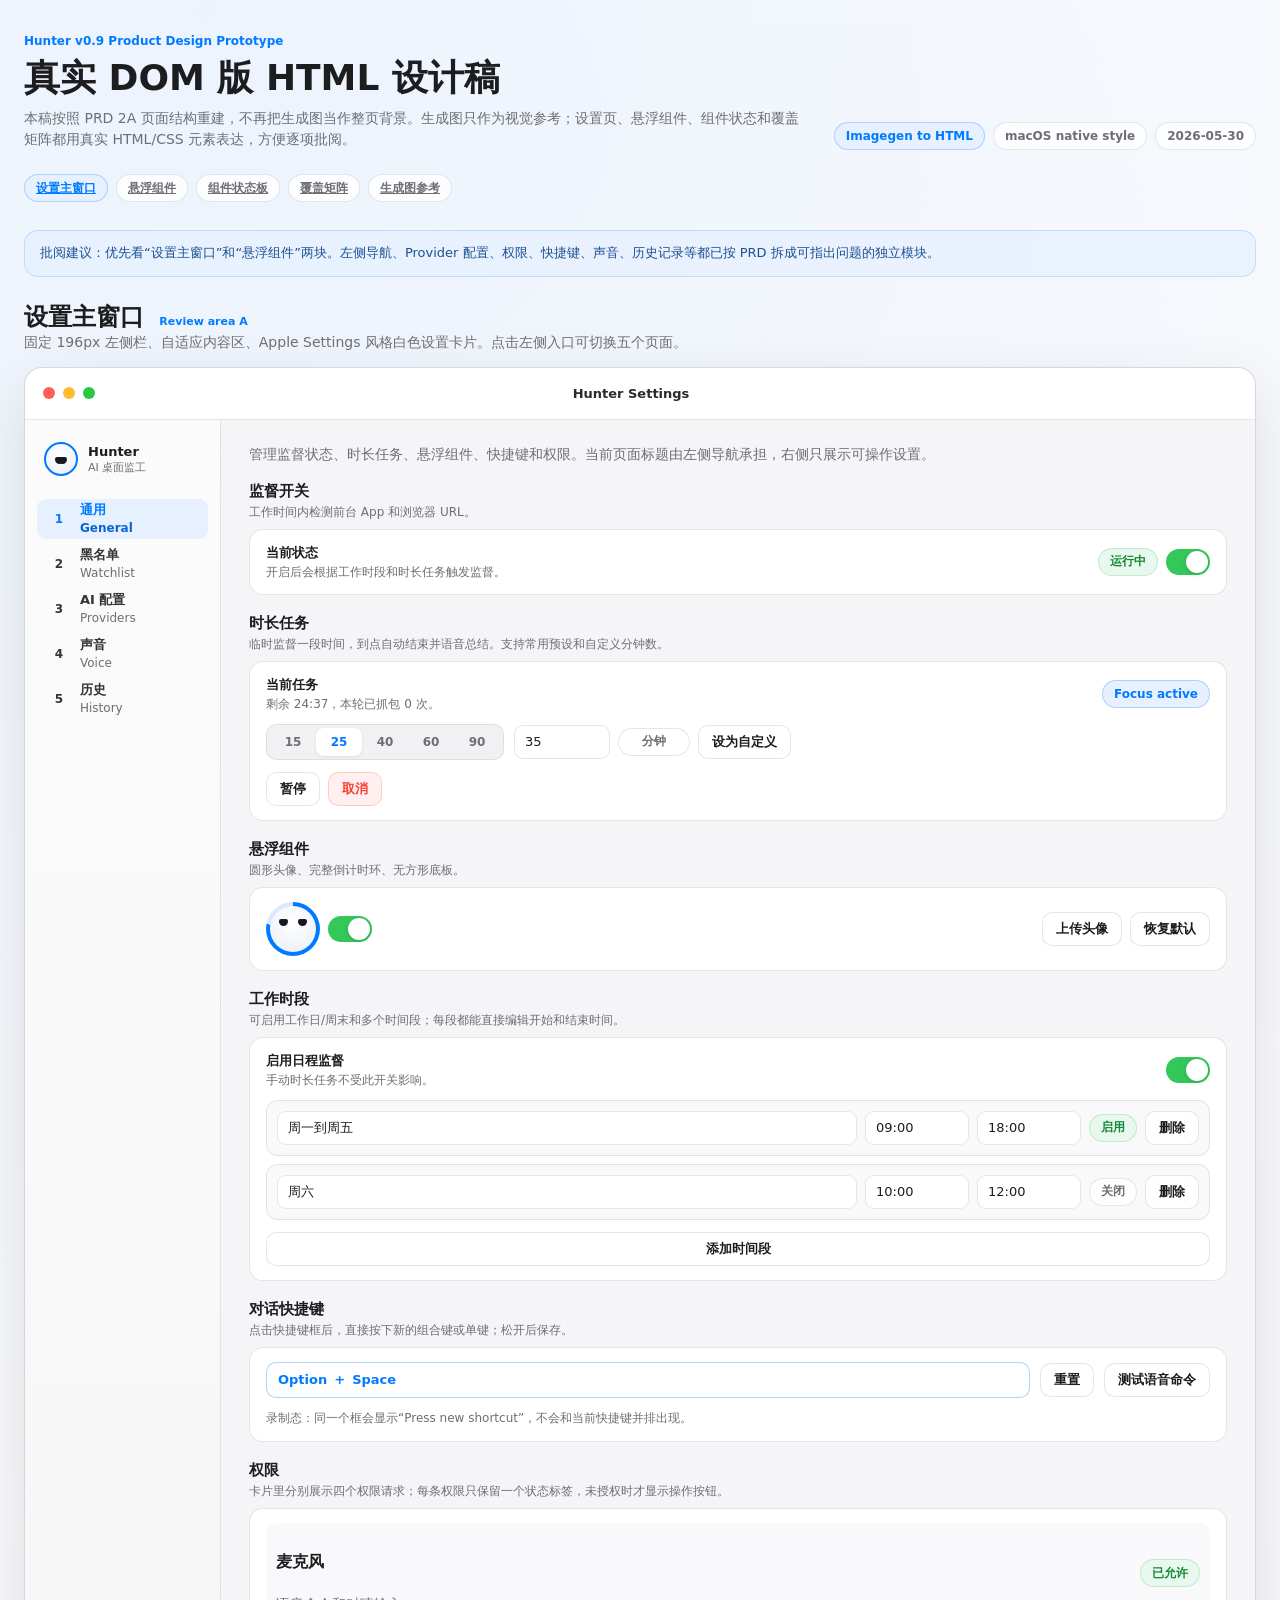
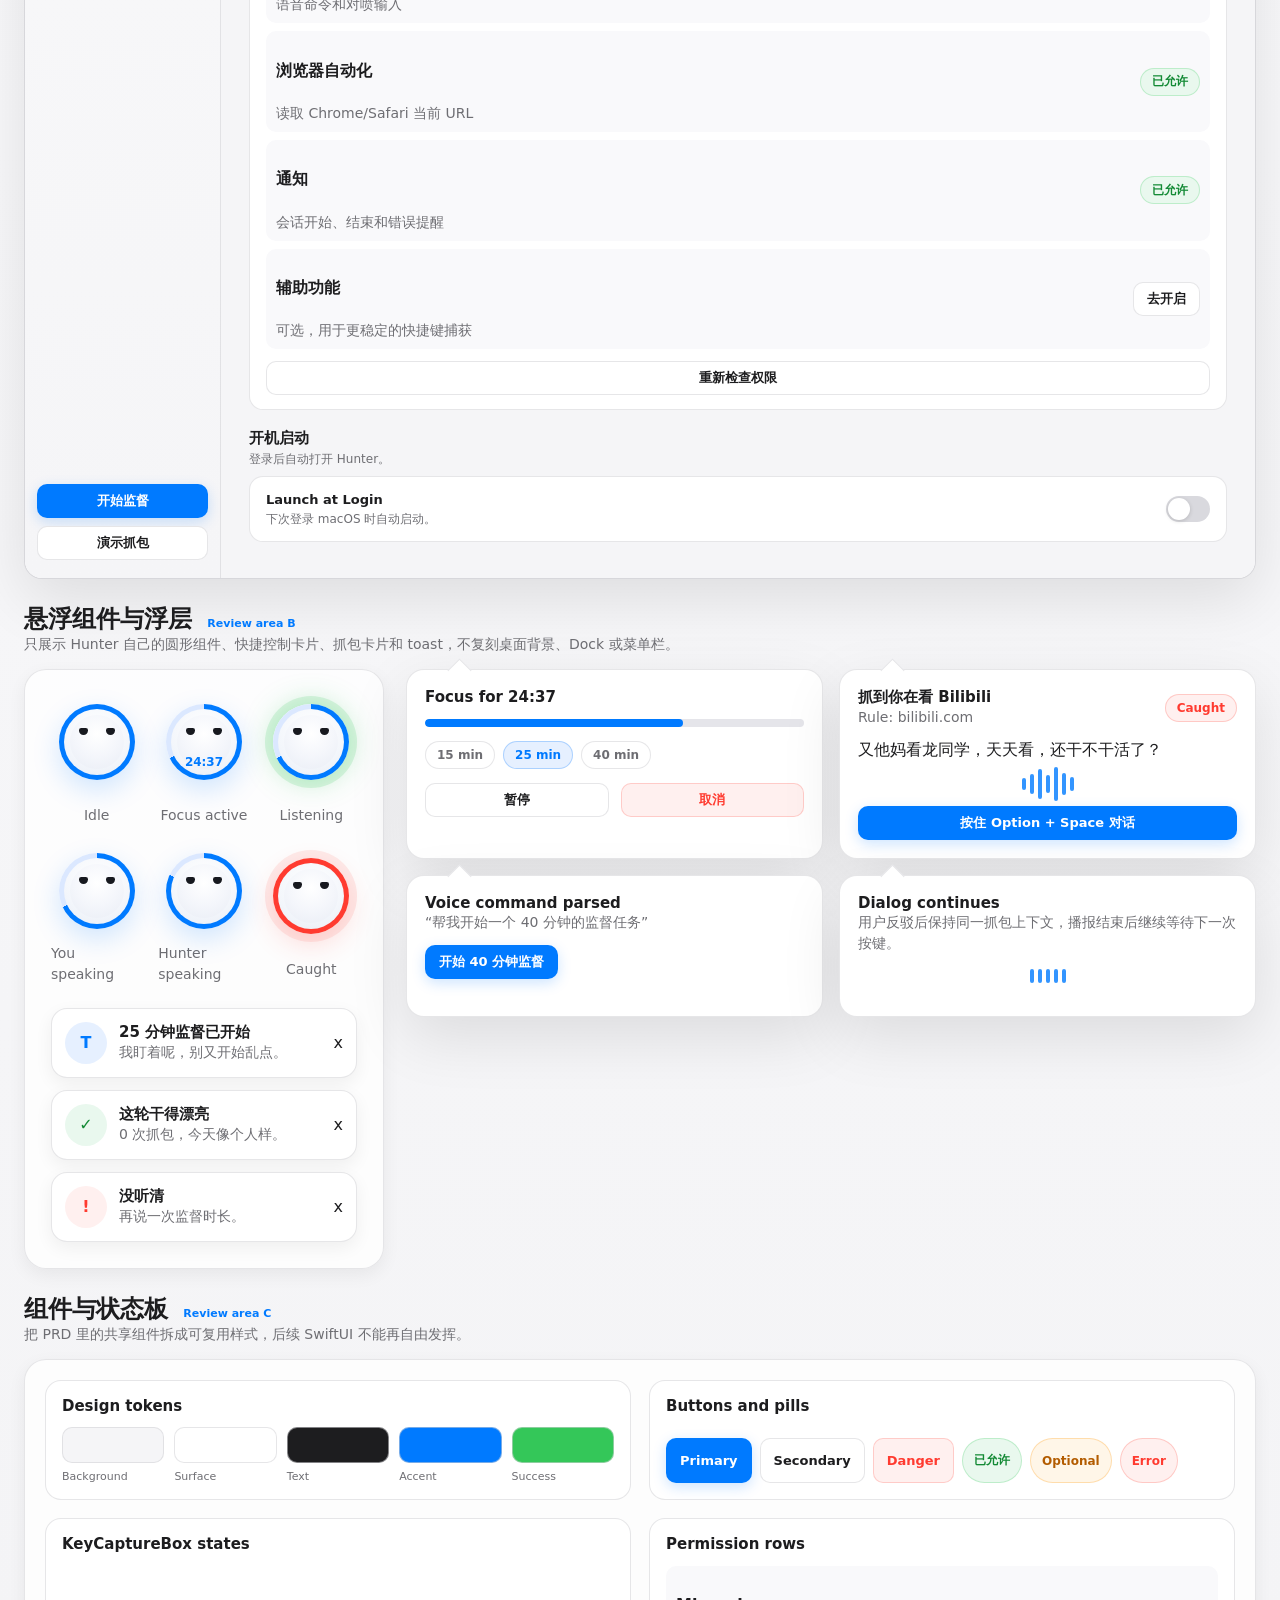
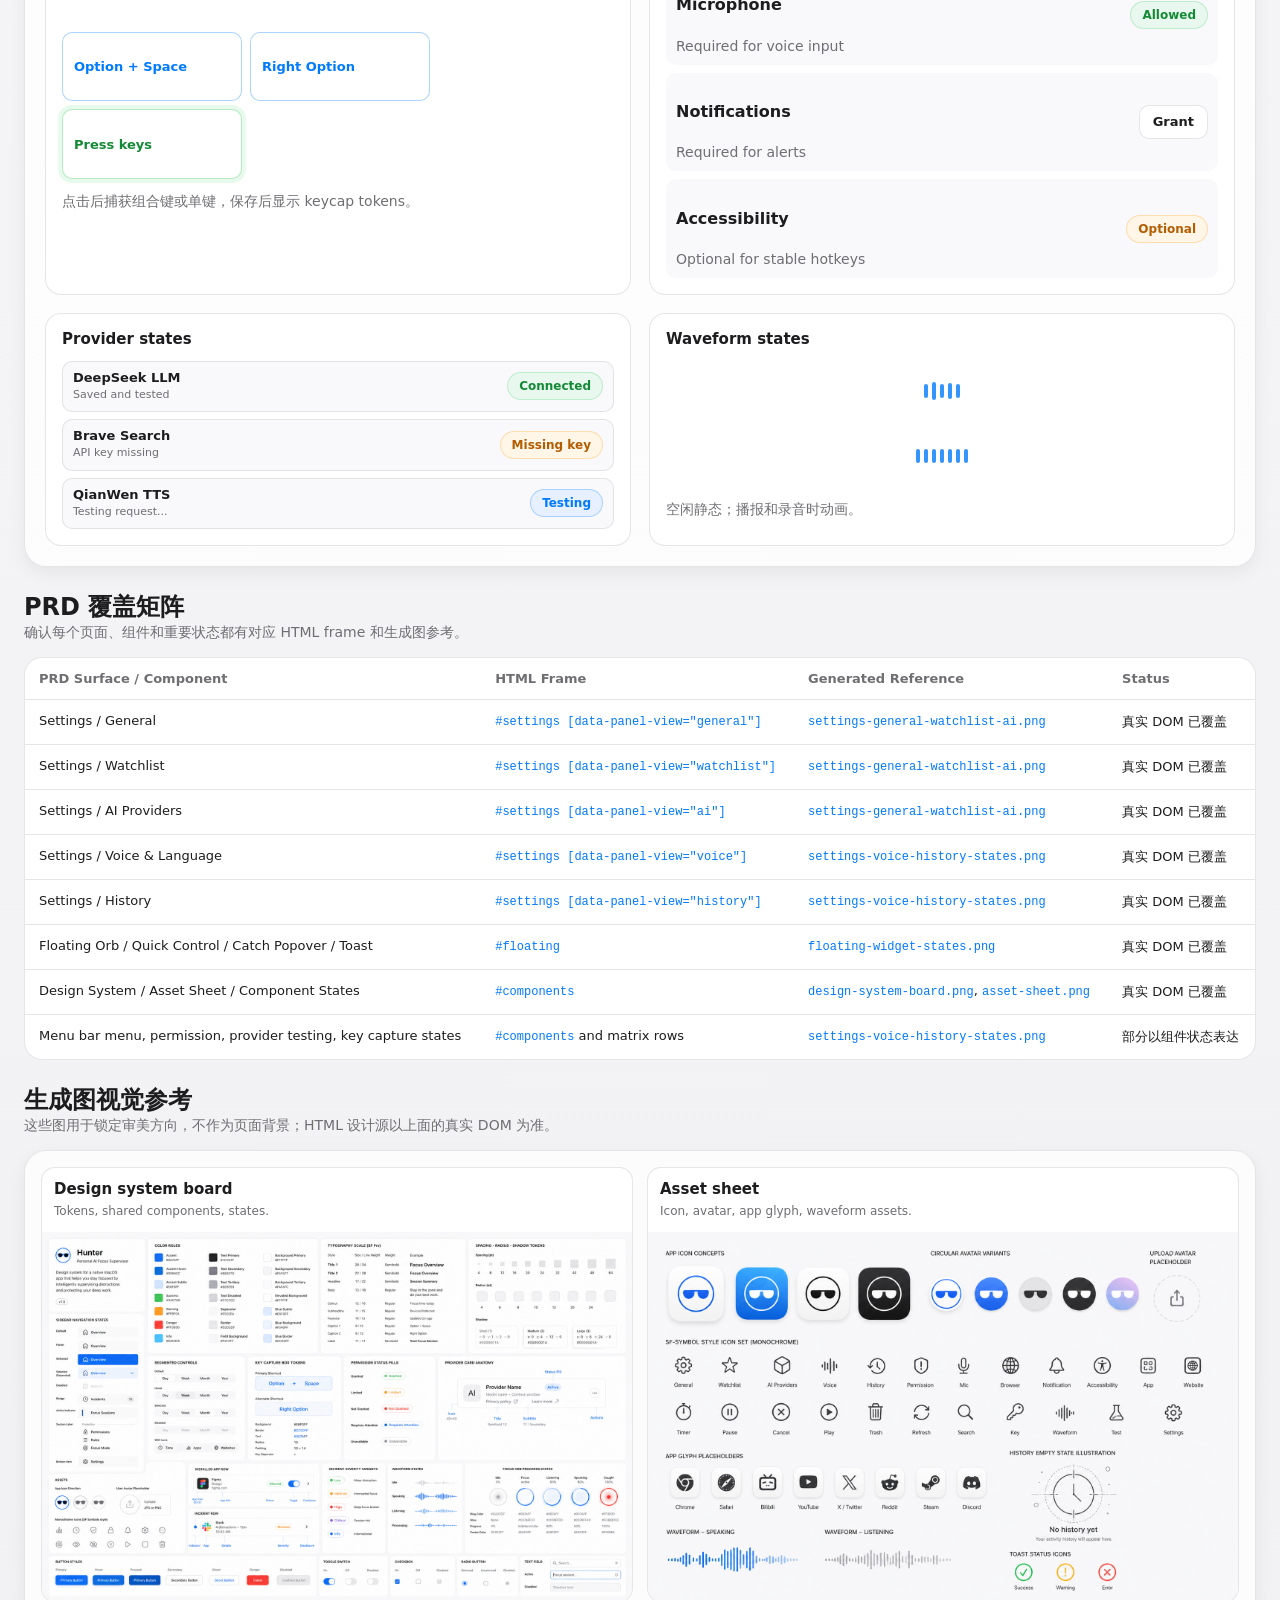
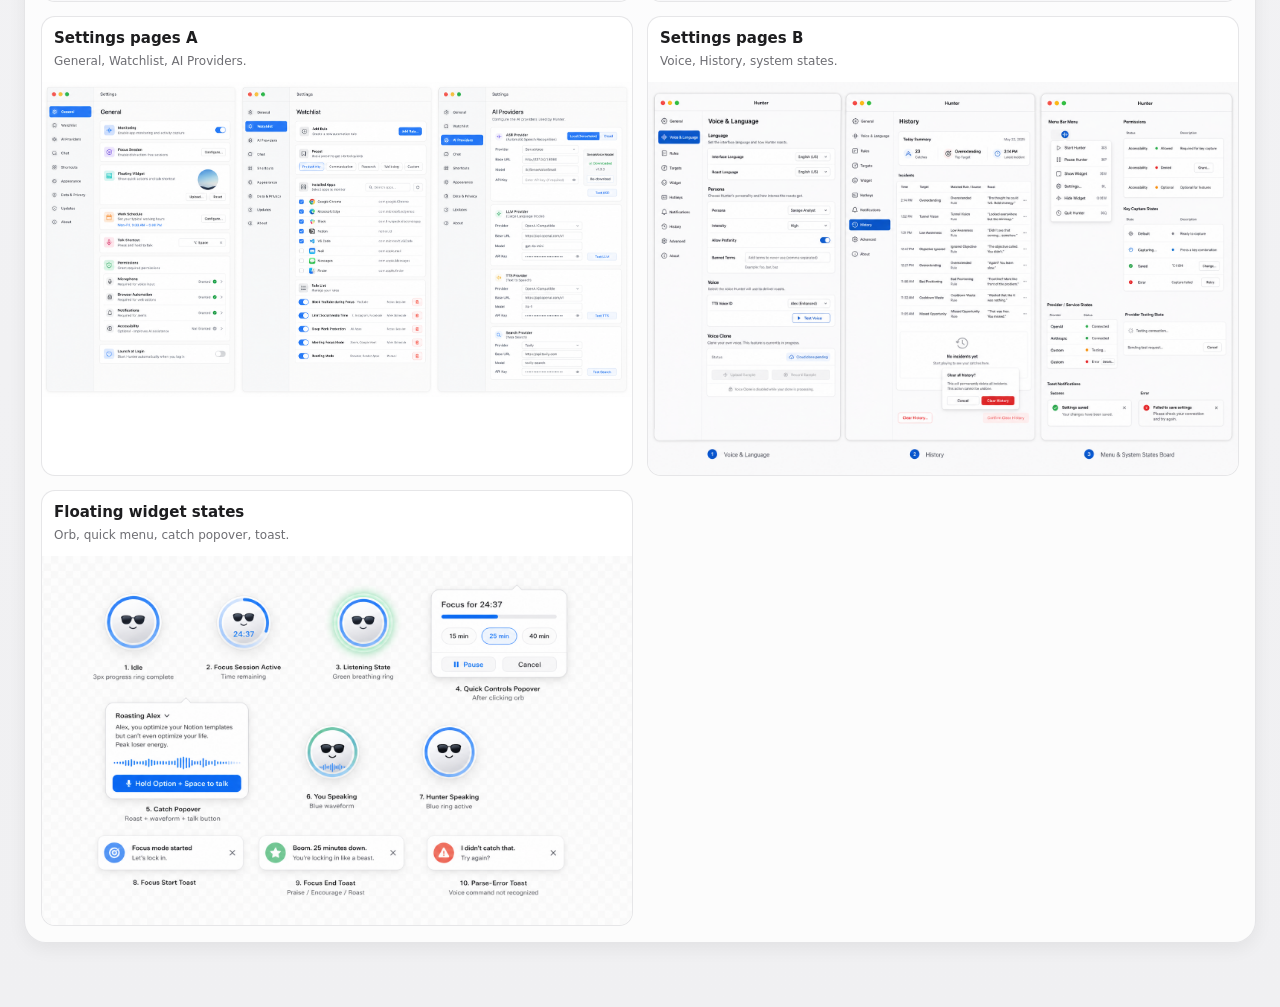
==== commit cb4463af: "Apply settings design review feedback" ====
--- a/docs/design-prototype/redesign-2026-05-30/index.html
+++ b/docs/design-prototype/redesign-2026-05-30/index.html
@@ -237,8 +237,8 @@
       .sidebar {
         display: flex;
         flex-direction: column;
-        gap: 4px;
-        padding: 16px 12px;
+        gap: 5px;
+        padding: 18px 12px;
         border-right: 1px solid var(--line-soft);
         background: linear-gradient(180deg, #fbfbfc, #f5f5f7);
       }
@@ -247,7 +247,7 @@
         display: flex;
         gap: 10px;
         align-items: center;
-        margin: 4px 6px 14px;
+        margin: 4px 7px 18px;
       }
 
       .mini-avatar,
@@ -289,7 +289,8 @@
       }
 
       .brand-title {
-        font-size: 14px;
+        font-size: 13px;
+        line-height: 17px;
         font-weight: 750;
       }
 
@@ -297,16 +298,17 @@
         margin-top: 1px;
         color: var(--muted);
         font-size: 11px;
+        line-height: 14px;
       }
 
       .nav-item {
         display: grid;
-        grid-template-columns: 24px 1fr;
-        gap: 9px;
+        grid-template-columns: 22px 1fr;
+        gap: 10px;
         align-items: center;
         width: 100%;
-        min-height: 38px;
-        padding: 0 10px;
+        min-height: 40px;
+        padding: 0 11px;
         border: 0;
         border-radius: 9px;
         background: transparent;
@@ -323,11 +325,34 @@
       .nav-icon {
         display: inline-grid;
         place-items: center;
-        width: 24px;
-        height: 24px;
+        width: 22px;
+        height: 22px;
         border-radius: 7px;
         color: currentColor;
-        font-size: 14px;
+        font-size: 12px;
+        font-weight: 700;
+      }
+
+      .nav-label {
+        display: grid;
+        gap: 1px;
+        min-width: 0;
+      }
+
+      .nav-label strong {
+        font-size: 13px;
+        line-height: 18px;
+        font-weight: 650;
+      }
+
+      .nav-label small {
+        color: var(--muted);
+        font-size: 12px;
+        line-height: 16px;
+      }
+
+      .nav-item.active .nav-label small {
+        color: color-mix(in srgb, var(--blue), #1d1d1f 22%);
       }
 
       .side-actions {
@@ -380,13 +405,13 @@
       }
 
       .content {
-        padding: 28px 36px 38px;
+        padding: 24px 28px 36px;
         background: var(--bg);
       }
 
       .panel {
         display: none;
-        width: min(760px, 100%);
+        width: 100%;
       }
 
       .panel.active {
@@ -415,7 +440,109 @@
 
       .settings-list {
         display: grid;
+        gap: 18px;
+      }
+
+      .panel-intro {
+        margin-bottom: 16px;
+        max-width: 760px;
+      }
+
+      .settings-section {
+        display: grid;
+        gap: 8px;
+      }
+
+      .section-copy {
+        display: grid;
+        gap: 3px;
+      }
+
+      .section-copy h3 {
+        font-size: 15px;
+        line-height: 20px;
+        font-weight: 700;
+      }
+
+      .section-copy p {
+        font-size: 12px;
+        line-height: 17px;
+      }
+
+      .settings-card {
+        display: grid;
+        gap: 12px;
+        padding: 14px 16px;
+        border: 1px solid var(--line-soft);
+        border-radius: var(--radius-md);
+        background: var(--surface);
+      }
+
+      .card-line {
+        display: flex;
+        flex-wrap: wrap;
         gap: 10px;
+        align-items: center;
+        justify-content: space-between;
+      }
+
+      .card-line.start {
+        justify-content: flex-start;
+      }
+
+      .card-line h4 {
+        margin: 0;
+        font-size: 13px;
+        line-height: 18px;
+      }
+
+      .card-line p {
+        margin-top: 2px;
+        font-size: 12px;
+        line-height: 16px;
+      }
+
+      .control-strip {
+        display: flex;
+        flex-wrap: wrap;
+        gap: 8px;
+        align-items: center;
+      }
+
+      .custom-duration {
+        display: grid;
+        grid-template-columns: 96px 72px auto;
+        gap: 8px;
+        align-items: center;
+      }
+
+      .schedule-list {
+        display: grid;
+        gap: 8px;
+      }
+
+      .schedule-row {
+        display: grid;
+        grid-template-columns: minmax(120px, 1fr) 104px 104px auto auto;
+        gap: 8px;
+        align-items: center;
+        padding: 10px;
+        border: 1px solid var(--line-soft);
+        border-radius: 12px;
+        background: var(--surface-soft);
+      }
+
+      .shortcut-layout {
+        display: grid;
+        grid-template-columns: minmax(220px, 1fr) auto auto;
+        gap: 10px;
+        align-items: center;
+      }
+
+      .shortcut-hint {
+        color: var(--muted);
+        font-size: 12px;
+        line-height: 17px;
       }
 
       .settings-row {
@@ -1150,7 +1277,7 @@
         <div class="section-head">
           <div>
             <h2>设置主窗口 <span class="review-tag">Review area A</span></h2>
-            <p>固定 196px 左侧栏、760px 内容区、Apple Settings 风格白色设置行。点击左侧入口可切换五个页面。</p>
+            <p>固定 196px 左侧栏、自适应内容区、Apple Settings 风格白色设置卡片。点击左侧入口可切换五个页面。</p>
           </div>
         </div>
 
@@ -1172,11 +1299,11 @@
                 </div>
               </div>
 
-              <button class="nav-item active" data-panel="general"><span class="nav-icon">1</span><span>通用 General</span></button>
-              <button class="nav-item" data-panel="watchlist"><span class="nav-icon">2</span><span>黑名单 Watchlist</span></button>
-              <button class="nav-item" data-panel="ai"><span class="nav-icon">3</span><span>AI Provider</span></button>
-              <button class="nav-item" data-panel="voice"><span class="nav-icon">4</span><span>声音 Voice</span></button>
-              <button class="nav-item" data-panel="history"><span class="nav-icon">5</span><span>历史 History</span></button>
+              <button class="nav-item active" data-panel="general"><span class="nav-icon">1</span><span class="nav-label"><strong>通用</strong><small>General</small></span></button>
+              <button class="nav-item" data-panel="watchlist"><span class="nav-icon">2</span><span class="nav-label"><strong>黑名单</strong><small>Watchlist</small></span></button>
+              <button class="nav-item" data-panel="ai"><span class="nav-icon">3</span><span class="nav-label"><strong>AI 配置</strong><small>Providers</small></span></button>
+              <button class="nav-item" data-panel="voice"><span class="nav-icon">4</span><span class="nav-label"><strong>声音</strong><small>Voice</small></span></button>
+              <button class="nav-item" data-panel="history"><span class="nav-icon">5</span><span class="nav-label"><strong>历史</strong><small>History</small></span></button>
 
               <div class="side-actions">
                 <button class="primary-btn">开始监督</button>
@@ -1186,68 +1313,129 @@
 
             <div class="content">
               <section class="panel active" data-panel-view="general">
-                <div class="panel-head">
-                  <h2>通用</h2>
-                  <p>管理监督状态、时长任务、悬浮组件、快捷键和权限。</p>
-                </div>
+                <p class="panel-intro">管理监督状态、时长任务、悬浮组件、快捷键和权限。当前页面标题由左侧导航承担，右侧只展示可操作设置。</p>
 
                 <div class="settings-list">
-                  <article class="settings-row">
-                    <div class="row-info"><span class="row-icon">M</span><div><h3>监督开关</h3><p>工作时间内检测前台 App 和浏览器 URL。</p></div></div>
-                    <div class="row-control"><span class="pill green">运行中</span><span class="switch on" aria-label="Monitoring on"></span></div>
-                  </article>
-
-                  <article class="settings-row">
-                    <div class="row-info"><span class="row-icon">T</span><div><h3>时长任务</h3><p>临时监督一段时间，到点自动结束并语音总结。</p></div></div>
-                    <div class="row-control">
-                      <span class="pill blue">剩余 24:37</span>
-                      <div class="segmented" aria-label="Focus durations"><button>15</button><button class="active">25</button><button>40</button><button>60</button><button>90</button></div>
-                      <button class="secondary-btn">暂停</button>
-                      <button class="danger-btn">取消</button>
-                    </div>
-                  </article>
-
-                  <article class="settings-row">
-                    <div class="row-info"><span class="row-icon">O</span><div><h3>悬浮组件</h3><p>圆形头像、完整倒计时环、无方形底板。</p></div></div>
-                    <div class="row-control">
-                      <div class="avatar-preview"><div class="avatar-face"></div></div>
-                      <span class="switch on"></span>
-                      <button class="secondary-btn">上传头像</button>
-                      <button class="field-btn">恢复默认</button>
-                    </div>
-                  </article>
-
-                  <article class="settings-row">
-                    <div class="row-info"><span class="row-icon">S</span><div><h3>工作时段</h3><p>可启用工作日/周末和多个时间段。</p></div></div>
-                    <div class="row-control stack">
-                      <div class="inline-row"><div><h4>周一到周五</h4><p>09:00 - 18:00</p></div><span class="pill green">启用</span></div>
-                      <div class="inline-row"><div><h4>周末</h4><p>关闭，手动时长任务仍可使用</p></div><span class="pill">关闭</span></div>
-                    </div>
-                  </article>
-
-                  <article class="settings-row">
-                    <div class="row-info"><span class="row-icon">K</span><div><h3>对话快捷键</h3><p>点击框后按新的组合键或单键；支持右侧 Option。</p></div></div>
-                    <div class="row-control">
-                      <span class="keybox">Option <span>+</span> Space</span>
-                      <span class="keybox capturing">Press keys</span>
-                      <button class="field-btn">重置</button>
-                      <button class="secondary-btn">测试语音命令</button>
-                    </div>
-                  </article>
-
-                  <article class="settings-row">
-                    <div class="row-info"><span class="row-icon">P</span><div><h3>权限</h3><p>每条权限只保留一个状态标签，未授权时才显示操作按钮。</p></div></div>
-                    <div class="permission-grid">
-                      <div class="permission-row"><div><h4>麦克风</h4><p>语音命令和对喷输入</p></div><span class="pill green">已允许</span></div>
-                      <div class="permission-row"><div><h4>浏览器自动化</h4><p>读取 Chrome/Safari 当前 URL</p></div><span class="pill green">已允许</span></div>
-                      <div class="permission-row"><div><h4>通知</h4><p>会话开始、结束和错误提醒</p></div><span class="pill green">已允许</span></div>
-                      <div class="permission-row"><div><h4>辅助功能</h4><p>可选，用于更稳定的快捷键捕获</p></div><button class="secondary-btn">去开启</button></div>
-                    </div>
-                  </article>
-
-                  <article class="settings-row">
-                    <div class="row-info"><span class="row-icon">L</span><div><h3>开机启动</h3><p>登录后自动打开 Hunter。</p></div></div>
-                    <div class="row-control"><span class="switch"></span></div>
+                  <article class="settings-section">
+                    <div class="section-copy">
+                      <h3>监督开关</h3>
+                      <p>工作时间内检测前台 App 和浏览器 URL。</p>
+                    </div>
+                    <div class="settings-card">
+                      <div class="card-line">
+                        <div><h4>当前状态</h4><p>开启后会根据工作时段和时长任务触发监督。</p></div>
+                        <div class="control-strip"><span class="pill green">运行中</span><span class="switch on" aria-label="Monitoring on"></span></div>
+                      </div>
+                    </div>
+                  </article>
+
+                  <article class="settings-section">
+                    <div class="section-copy">
+                      <h3>时长任务</h3>
+                      <p>临时监督一段时间，到点自动结束并语音总结。支持常用预设和自定义分钟数。</p>
+                    </div>
+                    <div class="settings-card">
+                      <div class="card-line">
+                        <div><h4>当前任务</h4><p>剩余 24:37，本轮已抓包 0 次。</p></div>
+                        <span class="pill blue">Focus active</span>
+                      </div>
+                      <div class="card-line start">
+                        <div class="segmented" aria-label="Focus durations"><button>15</button><button class="active">25</button><button>40</button><button>60</button><button>90</button></div>
+                        <div class="custom-duration">
+                          <input class="field" value="35" aria-label="Custom duration minutes" />
+                          <span class="pill">分钟</span>
+                          <button class="secondary-btn">设为自定义</button>
+                        </div>
+                      </div>
+                      <div class="control-strip">
+                        <button class="secondary-btn">暂停</button>
+                        <button class="danger-btn">取消</button>
+                      </div>
+                    </div>
+                  </article>
+
+                  <article class="settings-section">
+                    <div class="section-copy">
+                      <h3>悬浮组件</h3>
+                      <p>圆形头像、完整倒计时环、无方形底板。</p>
+                    </div>
+                    <div class="settings-card">
+                      <div class="card-line">
+                        <div class="control-strip"><div class="avatar-preview"><div class="avatar-face"></div></div><span class="switch on"></span></div>
+                        <div class="control-strip"><button class="secondary-btn">上传头像</button><button class="field-btn">恢复默认</button></div>
+                      </div>
+                    </div>
+                  </article>
+
+                  <article class="settings-section">
+                    <div class="section-copy">
+                      <h3>工作时段</h3>
+                      <p>可启用工作日/周末和多个时间段；每段都能直接编辑开始和结束时间。</p>
+                    </div>
+                    <div class="settings-card">
+                      <div class="card-line">
+                        <div><h4>启用日程监督</h4><p>手动时长任务不受此开关影响。</p></div>
+                        <span class="switch on"></span>
+                      </div>
+                      <div class="schedule-list">
+                        <div class="schedule-row">
+                          <input class="field" value="周一到周五" aria-label="Schedule label" />
+                          <input class="field" value="09:00" aria-label="Start time" />
+                          <input class="field" value="18:00" aria-label="End time" />
+                          <span class="pill green">启用</span>
+                          <button class="field-btn">删除</button>
+                        </div>
+                        <div class="schedule-row">
+                          <input class="field" value="周六" aria-label="Schedule label" />
+                          <input class="field" value="10:00" aria-label="Start time" />
+                          <input class="field" value="12:00" aria-label="End time" />
+                          <span class="pill">关闭</span>
+                          <button class="field-btn">删除</button>
+                        </div>
+                      </div>
+                      <button class="secondary-btn">添加时间段</button>
+                    </div>
+                  </article>
+
+                  <article class="settings-section">
+                    <div class="section-copy">
+                      <h3>对话快捷键</h3>
+                      <p>点击快捷键框后，直接按下新的组合键或单键；松开后保存。</p>
+                    </div>
+                    <div class="settings-card">
+                      <div class="shortcut-layout">
+                        <button class="keybox" aria-label="Current talk shortcut">Option <span>+</span> Space</button>
+                        <button class="field-btn">重置</button>
+                        <button class="secondary-btn">测试语音命令</button>
+                      </div>
+                      <p class="shortcut-hint">录制态：同一个框会显示“Press new shortcut”，不会和当前快捷键并排出现。</p>
+                    </div>
+                  </article>
+
+                  <article class="settings-section">
+                    <div class="section-copy">
+                      <h3>权限</h3>
+                      <p>卡片里分别展示四个权限请求；每条权限只保留一个状态标签，未授权时才显示操作按钮。</p>
+                    </div>
+                    <div class="settings-card">
+                      <div class="permission-grid">
+                        <div class="permission-row"><div><h4>麦克风</h4><p>语音命令和对喷输入</p></div><span class="pill green">已允许</span></div>
+                        <div class="permission-row"><div><h4>浏览器自动化</h4><p>读取 Chrome/Safari 当前 URL</p></div><span class="pill green">已允许</span></div>
+                        <div class="permission-row"><div><h4>通知</h4><p>会话开始、结束和错误提醒</p></div><span class="pill green">已允许</span></div>
+                        <div class="permission-row"><div><h4>辅助功能</h4><p>可选，用于更稳定的快捷键捕获</p></div><button class="secondary-btn">去开启</button></div>
+                      </div>
+                      <button class="secondary-btn">重新检查权限</button>
+                    </div>
+                  </article>
+
+                  <article class="settings-section">
+                    <div class="section-copy">
+                      <h3>开机启动</h3>
+                      <p>登录后自动打开 Hunter。</p>
+                    </div>
+                    <div class="settings-card">
+                      <div class="card-line"><div><h4>Launch at Login</h4><p>下次登录 macOS 时自动启动。</p></div><span class="switch"></span></div>
+                    </div>
                   </article>
                 </div>
               </section>
